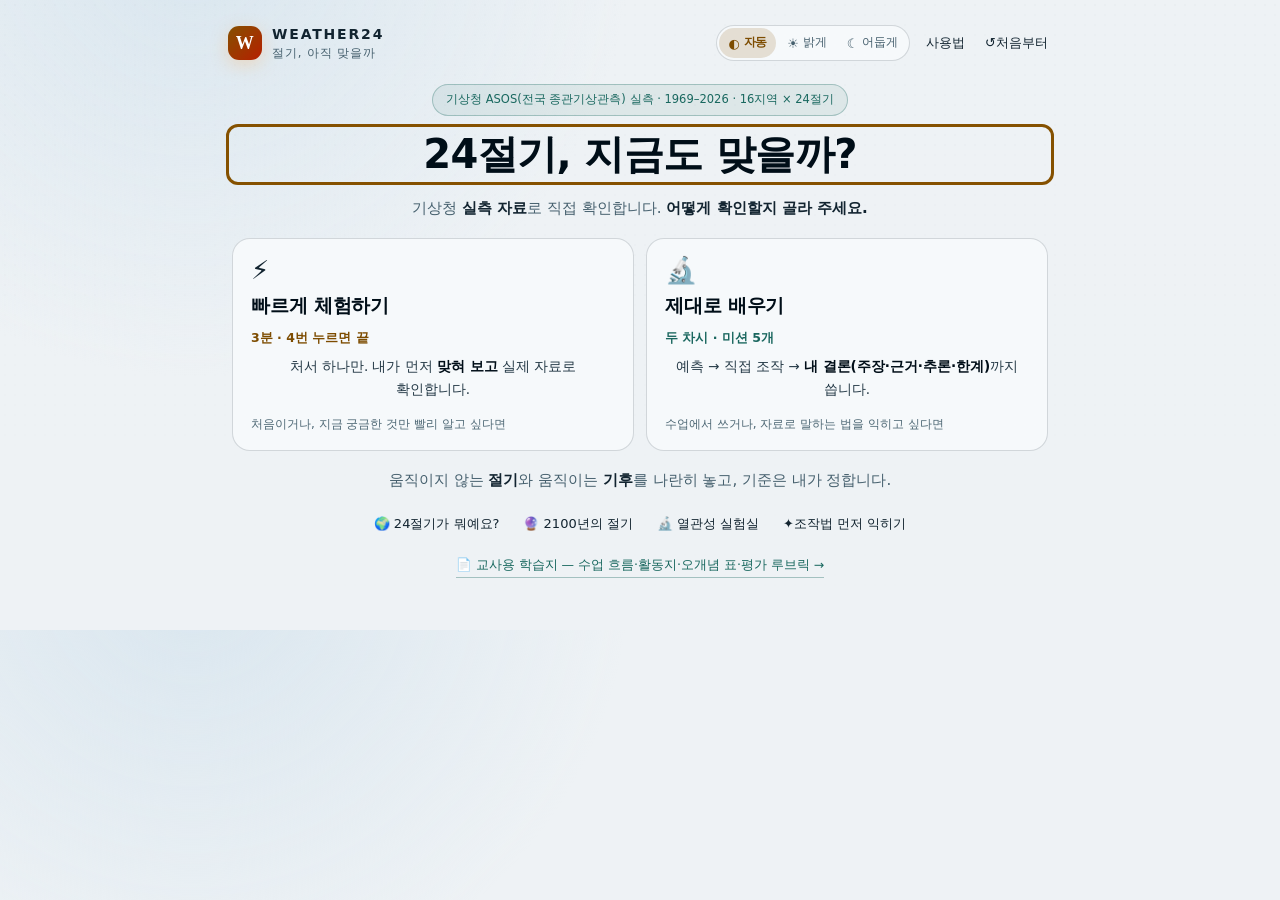
==== prototype/index.html @ 1af1d01e "feat: 멘토링 피드백 6건 반영 — 두 갈래 입구·미래 시나리오, 그리고 틀려 있던 폭염 기준 멘토링에서 받은 지적 6건을 1차 출처로 검증하고 반영한다. 두 건은 "지적이 맞" ====
<!doctype html>
<html lang="ko">
<head>
  <meta charset="utf-8" />
  <meta name="viewport" content="width=device-width, initial-scale=1, viewport-fit=cover" />
  <meta name="theme-color" content="#081c2d" media="(prefers-color-scheme: dark)" />
  <meta name="theme-color" content="#eef2f5" media="(prefers-color-scheme: light)" />
  <title>Weather24 | 절기, 아직 맞을까</title>
  <meta name="description" content="‘덥다’의 기준을 직접 정해, 우리 지역에서 24절기가 지금도 맞는지 기상청 관측 자료로 확인하는 기후 학습 웹앱" />
  <!-- 1024×1024·1.71MB짜리 썸네일을 파비콘으로 쓰면 첫 로드마다 그만큼 받는다.
       탭 아이콘은 32px, iOS 홈화면은 180px, 소셜 카드는 1200×630으로 분리한다. -->
  <link rel="icon" type="image/png" sizes="32x32" href="favicon-32.png?v=1" />
  <link rel="apple-touch-icon" sizes="180x180" href="favicon-180.png?v=1" />
  <meta property="og:type" content="website" />
  <meta property="og:url" content="https://weather-24solar-terms.vercel.app/" />
  <meta property="og:title" content="Weather24 | 절기, 아직 맞을까" />
  <meta property="og:description" content="기준은 내가 정하고, 우리 지역 관측 자료로 24절기가 지금도 맞는지 확인하는 기후 수업" />
  <meta property="og:image" content="https://weather-24solar-terms.vercel.app/og-image.jpg" />
  <meta property="og:image:width" content="1200" />
  <meta property="og:image:height" content="630" />
  <script src="./theme-init.js?v=1"></script>
  <link rel="stylesheet" href="./base.css?v=8" />
  <link rel="stylesheet" href="./verify.css?v=58" />
</head>
<body class="verify-mode">
  <a class="skip-link" href="#stage">본문으로 건너뛰기</a>
  <div class="sky-noise" aria-hidden="true"></div>

  <main class="verify-shell">
    <header class="verify-top">
      <a class="brand" href="#" id="homeLink" aria-label="Weather24 절기, 아직 맞을까 — 소개 화면으로"><span class="brand-mark" aria-hidden="true">W</span><span><strong>WEATHER24</strong><small>절기, 아직 맞을까</small></span></a>
      <div class="verify-actions">
        <div class="theme-seg" role="radiogroup" aria-label="화면 테마">
          <button type="button" class="theme-btn" data-theme-set="auto" role="radio" aria-label="자동 테마" aria-checked="true" title="시스템 설정을 따릅니다"><span aria-hidden="true">◐</span><small aria-hidden="true">자동</small></button>
          <button type="button" class="theme-btn" data-theme-set="light" role="radio" aria-label="밝은 테마" aria-checked="false" title="밝은 화면으로 고정합니다"><span aria-hidden="true">☀</span><small aria-hidden="true">밝게</small></button>
          <button type="button" class="theme-btn" data-theme-set="dark" role="radio" aria-label="어두운 테마" aria-checked="false" title="어두운 화면으로 고정합니다"><span aria-hidden="true">☾</span><small aria-hidden="true">어둡게</small></button>
        </div>
        <button class="text-btn" id="openGuide">사용법</button>
        <button class="text-btn" id="resetBtn" aria-label="처음부터" title="공용 컴퓨터에서 다음 사람을 위해 기록을 지우고 처음부터 시작"><span aria-hidden="true">↺</span> <span class="reset-label" aria-hidden="true">처음부터</span></button>
      </div>
    </header>

    <nav class="verify-progress" id="progress" aria-label="레슨 진행 단계"></nav>
    <section class="verify-stage" id="stage"></section>
  </main>

  <dialog class="modal" id="guideDialog">
    <div class="modal-head"><p class="eyebrow">사용법</p><button class="close-btn" data-close="guideDialog" aria-label="닫기">×</button></div>
    <h2>한 화면에 한 가지씩, 이 순서로 진행합니다.</h2>
    <ol class="guide-steps">
      <li><span>1</span><div><strong>자료를 보기 전에 먼저 예측합니다.</strong><p>정답을 고르는 것이 아니라, 지금 내 생각을 기록해 두고 그것을 확인합니다.</p></div></li>
      <li><span>2</span><div><strong>무엇을 움직일지 확인합니다.</strong><p>지금 무엇을 바꾸고 무엇을 비교할지 한 문장으로 확인합니다.</p></div></li>
      <li><span>3</span><div><strong>‘덥다’ 기준을 내가 정합니다.</strong><p>기준선의 ⇅ 손잡이를 끌거나, 슬라이더와 ＋− 단추, ‘자주 쓰는 기준’으로 정확한 값을 고릅니다. 정하는 즉시 숫자가 바뀝니다.</p></div></li>
      <li><span>4</span><div><strong>증거를 읽고 내 결론을 씁니다.</strong><p>절기가 말하는 시기와 실제 관측을 비교해 주장·근거·추론·한계를 내 말로 적습니다.</p></div></li>
      <li><span>5</span><div><strong>스스로 확인한 뒤 모범 예시와 견줍니다.</strong><p>이해 확인 문항을 먼저 풀고, 그다음 모범 예시와 비교해 내 결론의 범위를 점검합니다.</p></div></li>
    </ol>
    <h3 class="guide-h3">알아두면 좋은 말</h3>
    <ul class="guide-terms">
      <li><b>ASOS</b> 기상청이 전국에 설치한 자동 종관기상관측 장비. 이 앱의 모든 숫자가 여기서 나옵니다.</li>
      <li><b>관측 신호</b> 몇 해의 관측에서 드러난 변화. 방향은 알려 주지만 장기 결론까지 말해 주지는 않습니다.</li>
      <li><b>기후평년</b> 오랜 기간(국제 표준은 보통 30년)의 평균. 이 앱의 5년 비교는 기후평년이 아닙니다.</li>
      <li><b>CERL</b> 주장(Claim)·근거(Evidence)·추론(Reasoning)·한계(Limitation). 과학교육에서 널리 쓰는 <b>CER</b>에 ‘한계’를 더한 이 앱의 확장형입니다 — 자료로 말할 때는 어디까지 말할 수 있는지도 함께 밝혀야 하기 때문입니다.</li>
    </ul>
    <button class="primary-btn" data-close="guideDialog">확인</button>
  </dialog>

  <!-- 조작 가이드 — 기준선을 처음 만나는 자리에서 한 번만 뜬다.
       내용은 미션마다 달라지므로 verify.js의 maybeShowHowto()가 #howtoBody를 채운다. -->
  <dialog class="modal" id="howtoDialog">
    <div class="modal-head"><p class="eyebrow">잠깐 — 이 화면 쓰는 법</p><button class="close-btn" data-close="howtoDialog" aria-label="닫기">×</button></div>
    <h2 class="howto-h2">30초면 됩니다.</h2>
    <div id="howtoBody"></div>
    <button class="primary-btn" data-close="howtoDialog">직접 해 볼게요</button>
  </dialog>

  <!-- 기록 삭제 확인 — OS 기본 confirm() 대신 앱 안에서 묻는다(라이브 데모 완성도) -->
  <dialog class="modal modal-sm" id="resetDialog">
    <div class="modal-head"><p class="eyebrow">처음부터</p><button class="close-btn" data-close="resetDialog" aria-label="닫기">×</button></div>
    <h2 class="reset-h">지금까지 쓴 기록을 지울까요?</h2>
    <p>예측·내 결론·이해 확인 결과가 <b>모두 사라집니다.</b> 공용 컴퓨터에서 다음 사람을 위해 초기화할 때 쓰세요.</p>
    <div class="reset-actions">
      <button class="ghost-btn" data-close="resetDialog">그냥 이어서 하기</button>
      <button class="primary-btn" id="resetConfirm">지우고 처음부터</button>
    </div>
  </dialog>

  <script src="./korea_geo.js?v=1"></script>
  <script src="./solar_terms_data.js?v=12"></script>
  <!-- 미래 기후 시나리오(기상청 「지역 기후변화 전망보고서 개정판」 2024). 없어도 앱은 그대로 돌아간다. -->
  <script src="./future_scenarios.js?v=1"></script>
  <script src="./verify.js?v=77"></script>
</body>
</html>
---- prototype/base.css ----
/* base.css — 검증소와 보관실이 공유하는 최소 토큰·기본 요소.
   폐기된 대시보드/entry-mode 전용 규칙(약 40KB)은 style.css에만 남기고 검증소는 싣지 않는다. */
:root,[data-theme="dark"]{
  --page:#081c2d;--page2:#0e2b40;--panel:#10354c;--panel2:#0b2639;--field:#09263a;
  --ink:#ecf5f7;--ink2:#dfeaee;--ink-max:#ffffff;
  --muted:#a7bdc5;--muted2:#8ba0a8;--muted3:#869ea8;
  --line-rgb:217,238,238;--line:rgba(217,238,238,.17);
  --sun:#ffbe58;--sun-rgb:255,190,88;--on-sun:#ffe1a8;
  --coral:#ff8066;--coral-rgb:255,128,102;--on-coral:#ffd5cf;
  --sky:#77bff7;--sky-rgb:119,191,247;--on-sky:#cce8ff;
  --green:#8de0a5;--green-rgb:141,224,165;--on-green:#c8f2d4;
  --sea:#3bd0c0;--sea-rgb:59,208,192;--on-sea:#dffbf5;
  --red:#f15e58;--red-rgb:241,94,88;--on-red:#ffd5cf;
  --thr:#caa8ff;--thr-rgb:202,168,255;--on-thr:#e6d8ff;
  --ink-on-accent:#20143a;--svg-halo:rgba(8,28,45,.85);--on-brand:#081c2d;--shade-rgb:8,28,45;
  --glow:radial-gradient(circle at 15% -10%,#174a66 0,transparent 32%);
  --noise-ink:255,255,255;--noise-op:.22;
  --paper:#f6f1e6;--dark:#081c2d;--dark2:#0e2b40;
  --shadow:0 18px 50px rgba(0,0,0,.18);--radius:20px;color-scheme:dark;
}
[data-theme="light"]{
  --page:#eef2f5;--page2:#e4ebf0;--panel:#ffffff;--panel2:#f6f9fb;--field:#ffffff;
  --ink:#122430;--ink2:#253a47;--ink-max:#000e18;
  --muted:#46606e;--muted2:#4e6875;--muted3:#546d7a;
  --line-rgb:18,36,48;--line:rgba(18,36,48,.16);
  /* 강조색은 '가장 어두운 현실적 배경'(강조색 16% 틴트 over page = #ead1ce)
     기준으로 4.55:1을 맞췄다. 순수 카드 기준으로만 맞췄더니 틴트 위에서
     3.74~4.28로 깨졌기 때문이다(브라우저 실측). 차트 선은 3:1만 필요하므로 여유가 남는다. */
  --sun:#855100;--sun-rgb:133,81,0;--on-sun:#7d4c00;
  --coral:#b61f00;--coral-rgb:182,31,0;--on-coral:#ad1d00;
  --sky:#0a5fa2;--sky-rgb:10,95,162;--on-sky:#0a5d9f;
  --green:#1d6a33;--green-rgb:29,106,51;--on-green:#1d6832;
  --sea:#19685f;--sea-rgb:25,104,95;--on-sea:#19665e;
  --red:#b91610;--red-rgb:185,22,16;--on-red:#ae150f;
  --thr:#6e11ff;--thr-rgb:110,17,255;--on-thr:#6200fb;
  --ink-on-accent:#ffffff;--svg-halo:rgba(255,255,255,.92);--on-brand:#ffffff;--shade-rgb:255,255,255;
  --glow:radial-gradient(circle at 15% -10%,#d9e6ef 0,transparent 34%);
  --noise-ink:16,53,76;--noise-op:.14;
  --paper:#f6f1e6;--dark:#eef2f5;--dark2:#e4ebf0;
  --shadow:0 10px 34px rgba(16,53,76,.10);--radius:20px;color-scheme:light;
}
/* 세로 리듬 8pt 스케일. 예전에는 한 화면에 여백값이 20종(1·2·3·4·6·7·8·9·10·10.4·12·12.8·13·14·16·18.4·20px…)
   흩어져 있어 정보 계층 넷(섹션→카드→블록→라벨)이 전부 같은 거리로 보였다. */
:root{--sp-0:2px;--sp-1:4px;--sp-2:8px;--sp-3:12px;--sp-4:16px;--sp-5:24px;--sp-6:32px;--sp-7:48px}
*{box-sizing:border-box}
html{scroll-behavior:smooth}
body{margin:0;background:var(--glow),var(--page);color:var(--ink);font-family:Pretendard,"Apple SD Gothic Neo","Malgun Gothic",system-ui,sans-serif;line-height:1.72;word-break:keep-all;overflow-wrap:break-word;-webkit-text-size-adjust:100%}
/* 한국어 서술문은 '~입니다/~합니다'로 끝나므로, 한 줄을 몇 글자 넘기면 어미 한 덩어리만
   다음 줄로 떨어진다(고아줄). keep-all은 어절 중간 절단만 막을 뿐 이걸 막지 못한다.
   text-wrap:pretty가 마지막 줄에 최소 두 어절을 남기도록 재배분한다. 미지원 브라우저는 현행과 동일. */
p,li,dd,dt,small,figcaption,label,summary,blockquote,td,th{text-wrap:pretty}
h1,h2,h3,h4{text-wrap:balance}
.sky-noise{position:fixed;inset:0;pointer-events:none;opacity:var(--noise-op);background-image:radial-gradient(rgba(var(--noise-ink),.15) .7px,transparent .8px);background-size:10px 10px;mask-image:linear-gradient(to bottom,#000,transparent 80%)}
button,select,textarea{font:inherit}
button{cursor:pointer}
button:focus-visible,select:focus-visible,textarea:focus-visible,a:focus-visible,input:focus-visible,summary:focus-visible,[tabindex]:focus-visible{outline:3px solid var(--sun);outline-offset:3px;border-radius:6px}
.brand{color:inherit;text-decoration:none;display:flex;align-items:center;gap:10px;letter-spacing:.03em}
.brand-mark{display:grid;place-items:center;width:34px;height:34px;border-radius:11px;background:linear-gradient(135deg,var(--sun),var(--coral));color:var(--on-brand);font:900 18px/1 Georgia,serif;box-shadow:0 5px 18px rgba(255,166,68,.28)}
/* 예전 margin-top:-2px 는 워드마크와 부제의 박스를 실제로 2px 겹치게 했다(실측). */
.brand strong{display:block;font-size:14px;line-height:1.2;letter-spacing:.13em}
.brand small{display:block;margin-top:2px;color:var(--muted);font-size:10px;line-height:1.3;letter-spacing:.08em}
.text-btn,.ghost-btn{border:0;background:transparent;color:var(--ink);font-size:13px}
.text-btn:hover,.ghost-btn:hover{text-decoration:underline;text-underline-offset:4px}
/* 터치 타깃 — 실측에서 ghost-btn 20px, theme-btn 30px, resetBtn 32px로 44px 권장에 미달했다.
   글자 크기는 그대로 두고 세로 히트 영역만 키운다. 마우스 환경에서는 과하지 않게 36px,
   터치 환경(pointer:coarse)에서만 44px로 올린다. */
.text-btn,.ghost-btn,.theme-btn,.seg-btn{display:inline-flex;align-items:center;justify-content:center;min-height:36px}
@media (pointer:coarse){
  .text-btn,.ghost-btn,.theme-btn,.seg-btn{min-height:44px}
  .brand{min-height:44px}
}
/* 본문으로 건너뛰기 — 헤더 버튼 5개를 매 화면 탭으로 지나야 본문에 닿던 문제 */
.skip-link{position:absolute;left:-9999px;top:0;z-index:99;padding:10px 14px;border-radius:0 0 10px 0;
  background:var(--sun);color:var(--ink-on-accent);font-size:13px;font-weight:800;text-decoration:none}
.skip-link:focus{left:0}
.eyebrow{margin:0 0 7px;color:var(--sea);font:700 11.5px/1.3 ui-monospace,SFMono-Regular,Menlo,monospace;letter-spacing:.13em}
.choice-row{display:flex;flex-wrap:wrap;gap:8px;margin-top:13px}
.choice{border:1px solid var(--line);border-radius:999px;padding:8px 12px;background:rgba(255,255,255,.025);color:var(--ink);font-size:12px;transition:.15s}
.choice:hover{border-color:var(--sea)}
.choice.is-selected{border-color:var(--sun);background:rgba(var(--sun-rgb),.15);color:var(--on-sun)}
.field select,.field input{min-width:0;width:100%;padding:9px 10px;border:1px solid var(--line);border-radius:10px;background:var(--field);color:var(--ink);font-size:13px}
.verdict-option.is-selected{border-color:var(--sea);background:rgba(59,208,192,.11)}
.draft-label{display:grid;gap:5px;color:var(--muted);font-size:11px;font-weight:700}
.draft-label textarea{resize:vertical;min-height:114px;border:1px solid var(--line);border-radius:12px;background:var(--field);color:var(--ink);padding:10px;font-size:13px;line-height:1.55}
.ai-row{display:flex;align-items:center;gap:12px;margin-top:13px}
.ai-btn{background:linear-gradient(135deg,var(--sea),var(--sky));box-shadow:0 8px 20px rgba(var(--sea-rgb),.22)}
.ai-btn span{font-size:17px}
.ai-row p{margin:0;color:var(--muted);font-size:11px}
.coach-result{margin-top:12px;border-left:3px solid var(--sea);padding:11px 12px;background:rgba(59,208,192,.08);font-size:13px}
.coach-result strong{color:var(--sea)}
.modal{width:min(560px,calc(100% - 32px));padding:22px;border:1px solid var(--line);border-radius:22px;background:var(--panel);color:var(--ink);box-shadow:var(--shadow)}
.modal::backdrop{background:rgba(var(--shade-rgb),.62);backdrop-filter:blur(4px)}
.modal-head{display:flex;justify-content:space-between;align-items:flex-start}
.close-btn{border:0;background:transparent;color:var(--muted);font-size:28px;line-height:1}
.modal h2{margin-top:12px;font-size:34px}
.guide-steps{list-style:none;margin:22px 0;padding:0;display:grid;gap:13px}
.guide-steps li{display:flex;gap:12px}
.guide-steps span{display:grid;place-items:center;width:27px;height:27px;border-radius:50%;background:var(--sea);color:var(--ink-on-accent);font-size:11.5px;font-weight:800}
.guide-steps strong{font-size:13px}
.guide-steps p{margin:2px 0 0;color:var(--muted);font-size:12px}
.seal{display:grid;place-items:center;width:55px;height:55px;border:2px solid var(--sea);border-radius:50%;color:var(--sea);font-size:28px;margin-top:17px}
.modal>p{color:var(--muted);font-size:14px}
@media(prefers-reduced-motion:reduce){*,*::before,*::after{scroll-behavior:auto!important;transition:none!important;animation:none!important}}
/* Progressive first-run experience */
[hidden]{display:none!important}
.sr-only{position:absolute;width:1px;height:1px;padding:0;margin:-1px;overflow:hidden;clip:rect(0,0,0,0);white-space:nowrap;border:0}
.coach-input textarea{display:block;width:100%;min-height:43px;resize:vertical;border:1px solid rgba(var(--line-rgb),.24);border-radius:10px;background:var(--field);color:var(--ink);padding:9px 10px;font-size:12px;line-height:1.45}
/* Mission-first learning flow: one question, one action, one visible next step. */
body.mission-mode{min-height:100vh;background:radial-gradient(circle at 82% 14%,rgba(255,190,88,.15),transparent 23%),radial-gradient(circle at 15% 86%,rgba(59,208,192,.12),transparent 30%),#071b2a}
.threshold-lab .eyebrow{margin-bottom:4px}
.ai-brief button{border:1px solid rgba(119,191,247,.3);border-radius:9px;background:rgba(119,191,247,.09);color:#dbeef6;padding:7px 8px;font-size:10px;font-weight:700}
.ai-brief button:disabled{opacity:.6}
.mission-ai-result button{margin-top:9px;border:1px solid rgba(255,190,88,.45);border-radius:8px;background:rgba(255,190,88,.11);color:#fff0d1;padding:6px 8px;font-size:10px;font-weight:800}
/* Pedagogical visibility: every action announces the learning target it serves. */
.learning-lens{width:min(100%,720px);display:grid;grid-template-columns:1fr auto;gap:10px 18px;align-items:start;margin:0 0 10px;padding:12px 15px;border:1px solid rgba(59,208,192,.28);border-radius:16px;background:rgba(5,33,49,.7);color:var(--ink)}
/* Learning-app redesign: visual-first micro-lessons, not a text-heavy dashboard. */
body.mission-mode .sky-noise{display:none}
body.mission-mode{background:radial-gradient(circle at 12% 2%,#e2f8ff 0,transparent 27%),radial-gradient(circle at 92% 18%,#fff0c9 0,transparent 22%),#edf5fb;color:#17324d}
body.mission-mode .mission-game{max-width:760px;min-height:100vh;padding:18px 20px 14px}
body.mission-mode .mission-topbar{padding:2px 0 16px;border-bottom:1px solid #dbe8f0}
body.mission-mode .brand{color:#183653}
body.mission-mode .brand-mark{background:linear-gradient(135deg,#ffb65c,#ff8a59);box-shadow:0 7px 17px rgba(255,144,87,.25)}
body.mission-mode .brand small{color:#7090a8}
.learn-choice .choice-icon{display:grid;place-items:center;width:40px;height:40px;border-radius:14px;background:#edf5ff;font-size:20px}
.coach-card button{border:0;border-radius:9px;padding:8px;background:#ebe7ff;color:#5646b7;font-size:11px;font-weight:900}
.modal-head .eyebrow{color:var(--sky)}
.mission-modal .close-btn{color:var(--muted)}

/* 버튼 (style.css에서 finish-btn과 묶여 있어 별도로 가져옴) */
.primary-btn,.ai-btn{border:0;border-radius:11px;background:linear-gradient(135deg,var(--sun),var(--coral));color:var(--ink-on-accent);padding:10px 13px;font-size:13px;font-weight:800;box-shadow:0 8px 18px rgba(255,171,77,.18);transition:.15s transform}
.primary-btn:hover,.ai-btn:hover{transform:translateY(-2px)}
.ai-btn{background:linear-gradient(135deg,var(--sea),var(--sky));box-shadow:0 8px 20px rgba(var(--sea-rgb),.22)}
.ai-btn span{font-size:17px}
---- prototype/verify.css ----
/* 절기의 약속 검증소 — 히어로 화면 스타일 (다크 테마 토큰 재사용) */
.verify-mode { background: var(--glow), var(--page); overflow-x: hidden; }
.verify-shell { max-width: 860px; margin: 0 auto; padding: 16px 18px 44px; position: relative; }

.verify-top { display: flex; align-items: center; justify-content: space-between; gap: 14px; min-height: 54px; }
.verify-actions { display: flex; align-items: center; gap: 12px; }
.ghost-link { text-decoration: none; color: var(--muted); border: 1px solid var(--line); border-radius: 999px; padding: 6px 12px; font-size: 12.5px; white-space: nowrap; }
.ghost-link:hover { color: var(--ink); border-color: rgba(var(--line-rgb),.34); }

.hero { margin-top: 8px; }
.promise { font-size: clamp(18px, 2.3vw, 23px); line-height: 1.5; letter-spacing: -.01em; margin: 10px 2px 18px; color: var(--ink); }
.promise b { color: var(--ink-max); font-weight: 800; }
.promise em { color: var(--sun); font-style: normal; font-weight: 700; }
.promise .pdate { color: var(--muted); font-size: .74em; font-weight: 600; margin-left: 2px; }

.picker { display: grid; gap: 12px; margin-bottom: 14px; }
.picker-block { min-width: 0; }
.picker-label { display: block; font-size: 12px; color: var(--muted); letter-spacing: .04em; margin-bottom: 7px; }
.picker-label small { color: var(--muted3); font-size: 11px; letter-spacing: 0; }
.chips, .terms { display: flex; gap: 8px; min-width: 0; max-width: 100%; overflow-x: auto; padding-bottom: 6px; scrollbar-width: thin; -webkit-overflow-scrolling: touch; scroll-snap-type: x proximity; }
.chips::-webkit-scrollbar, .terms::-webkit-scrollbar { height: 6px; }
.chips::-webkit-scrollbar-thumb, .terms::-webkit-scrollbar-thumb { background: rgba(var(--line-rgb),.18); border-radius: 6px; }

.chip { flex: 0 0 auto; scroll-snap-align: start; display: flex; flex-direction: column; align-items: center; gap: 1px; min-width: 60px; padding: 8px 12px; border: 1px solid var(--line); border-radius: 13px; background: var(--panel2); color: var(--ink); transition: transform .12s ease, border-color .12s ease, background .12s ease; }
.chip b { font-size: 14.5px; font-weight: 700; }
.chip small { font-size: 10px; color: var(--muted3); }
.chip:hover { border-color: rgba(var(--sun-rgb),.4); }
.chip.is-on { background: linear-gradient(150deg, rgba(var(--sun-rgb),.22), rgba(var(--coral-rgb),.14)); border-color: var(--sun); color: var(--ink-max); }
.chip.is-on small { color: var(--on-sun); }

.term-pill { flex: 0 0 auto; scroll-snap-align: center; display: flex; flex-direction: column; align-items: center; min-width: 58px; padding: 7px 11px; border: 1px solid var(--line); border-radius: 12px; background: var(--panel2); color: var(--muted); }
.term-pill b { font-size: 14px; font-weight: 700; color: var(--ink); }
.term-pill small { font-size: 10px; color: var(--muted3); }
.term-pill.is-on { background: rgba(var(--sea-rgb),.16); border-color: var(--sea); }
.term-pill.is-on b { color: var(--on-sea); }

.chart-card { background: linear-gradient(180deg, var(--panel), var(--panel2)); border: 1px solid var(--line); border-radius: var(--radius); padding: var(--sp-3) var(--sp-3) var(--sp-4); box-shadow: var(--shadow); }
.chart-legend { display: flex; flex-wrap: wrap; gap: 6px 14px; padding: var(--sp-2) 4px var(--sp-1); margin-top: var(--sp-3); border-top: 1px solid var(--line); font-size: 11.5px; color: var(--muted); }
.chart-legend .lg { display: inline-block; width: 15px; height: 3px; border-radius: 2px; vertical-align: middle; margin-right: 5px; }
.lg-past { background: repeating-linear-gradient(90deg, var(--muted) 0 5px, transparent 5px 9px); height: 2px; }
.lg-now { background: var(--coral); }
.lg-term { background: repeating-linear-gradient(90deg, var(--sun) 0 4px, transparent 4px 7px); }
.lg-thr { background: var(--thr); }
/* R4-P2: touch-action:none이 차트 전체에서 브라우저 제스처를 껐는데, JS는 기준선 ±22px
   밴드에서만 반응한다 — 그 밖에서 세로로 스와이프하면 브라우저도 JS도 아무 반응이 없어
   화면이 멈춘 것처럼 보였다(375px에서 차트가 화면의 31.6%를 차지한다).
   pan-y로 세로 스크롤은 브라우저에 돌려주고, 드래그를 실제로 잡은 순간에만 JS가 막는다.
   계절 지연 미션은 가로 드래그가 조작이므로 pan-y가 그대로 맞는다. */
#heroSvg { width: 100%; height: auto; display: block; touch-action: pan-y; cursor: ns-resize; }
/* R6: 1366×768(주최측 PC·프로젝터 표준)에서 조작·자유탐구 화면의 주 CTA가 폴드
   600~650px 아래에 있었다. 차트를 줄여도 페이지 자체가 길어서(칩·절기·지표 + 차트 +
   슬라이더 + 프리셋 + 범례 + 출처) 해결되지 않는다. 세로가 짧은 화면에서는
   '다음' 단추를 하단에 고정해 언제든 누를 수 있게 한다 — 스크롤은 그대로 두고
   다음 행동만 항상 보이게 하는 쪽이 맞다. 모바일(≤680px)은 이미 같은 규칙이 있다. */
@media (min-width: 681px) and (max-height: 860px) {
  /* sticky는 '자기 컨테이닝 블록 안에서만' 떠 있을 수 있다. 미션 조작 화면의 버튼은
     .explore-actions 안에 있고 그 래퍼 자체가 폴드 밖이라, 버튼만 sticky로 만들면
     올라오지 않는다. 래퍼(안내문 + 버튼)를 통째로 고정한다 — 다음에 무엇을 해야 하는지와
     그 버튼이 같이 보이는 편이 학습에도 낫다. */
  .explore-card > .explore-actions,
  .explore-card > .step-actions:not(.step-actions-sub),
  .explore-card .learning-panel > .step-actions:not(.step-actions-sub),
  .lab-card .learning-panel > .step-actions:not(.step-actions-sub) {
    /* 좌우 음수 마진은 컨테이너보다 넓어져 .verify-stage 에 4px 가로 넘침을 만든다
       (배포본 실측 824 → 828). 카드 폭에 맞춘다. */
    position: sticky; bottom: .5rem; z-index: 12; margin: var(--sp-4) 0 0;
    padding: .55rem .7rem; border-radius: 14px;
    background: rgba(var(--shade-rgb),.94); box-shadow: 0 8px 30px rgba(0,0,0,.18);
    backdrop-filter: blur(12px);
  }
  .explore-card > .explore-actions > small { margin: 0 0 .35rem; }
  .explore-card, .lab-card { padding-bottom: 5rem; }
}
#heroSvg.is-dragging { touch-action: none; }
/* 미션5는 가로(날짜) 조작이다 — 커서가 세로를 가리키면 학습자가 그 방향으로 끈다. */
.lag-mode #heroSvg { cursor: ew-resize; }

/* 실측: 차트 SVG ↔ range-row ↔ presets 사이가 전부 0px이라 그래프가 조작부에 얹혀 보였다. */
.range-row { display: flex; align-items: center; gap: 8px; padding: 0 6px; margin-top: var(--sp-4); flex-wrap: wrap; }
.range-row > span { font-size: 12.5px; color: var(--muted); }
.range-row input[type=range] { flex: 1; min-width: 110px; accent-color: var(--thr); height: 30px; }
.range-row input[type=range]:focus-visible { outline: 3px solid var(--sun); outline-offset: 3px; border-radius: 6px; }
.range-row output { font-size: 16px; font-weight: 800; color: var(--on-thr); min-width: 60px; text-align: right; }
/* ± 스테퍼 — 드래그 정밀도에 의존하지 않고 정확한 값을 고를 수 있게 (UX-1) */
.step-btn { flex: 0 0 auto; width: 38px; height: 38px; border-radius: 11px; border: 1px solid var(--line); background: var(--panel2); color: var(--on-thr); font-size: 19px; font-weight: 800; line-height: 1; }
.step-btn:hover { border-color: var(--thr); }

/* 조작 결과를 차트와 같은 화면에 둔다 (UX-2 / F-8) */
.live-nums { margin: 0 2px 8px; padding: 9px 11px; border-radius: 12px; background: rgba(var(--sky-rgb),.09); border: 1px solid rgba(var(--sky-rgb),.22); font-size: 13.5px; line-height: 1.6; color: var(--ink); }
.live-nums b { font-weight: 700; color: var(--muted); font-size: 12.5px; }
.live-nums i { font-style: normal; color: var(--muted); margin: 0 3px; }
.live-nums .v-past { color: var(--muted); font-weight: 700; }
.live-nums .v-now { color: var(--coral); font-weight: 800; }
.live-nums .v-none { color: var(--muted2); font-weight: 700; }
.live-nums .hot { color: var(--sun); font-weight: 800; }
.live-nums .ln-sep { color: rgba(var(--line-rgb),.3); margin: 0 4px; }

/* 자주 쓰는 기준 프리셋 — 의미 있는 이름으로 기준을 고르게 한다 */
.preset-block { margin-top: var(--sp-3); padding: 0 6px; }
.picker-label-inline { display: block; margin-bottom: var(--sp-1); }
.presets { display: flex; flex-wrap: wrap; gap: var(--sp-2); }
/* 프리셋 버튼 안 '22°C' / '선선한 여름날' 두 줄이 1px 간격으로 붙어 있었다. */
.presets b { display: block; margin-bottom: var(--sp-1); }
.preset { display: flex; flex-direction: column; gap: 1px; align-items: flex-start; padding: 6px 11px; min-height: 40px; border: 1px solid var(--line); border-radius: 11px; background: var(--panel2); color: var(--ink); text-align: left; }
.preset b { font-size: 13px; font-weight: 700; }
.preset small { font-size: 10.5px; color: var(--muted2); }
.preset:hover { border-color: var(--thr); }
.preset.is-on { background: rgba(var(--thr-rgb),.18); border-color: var(--thr); }
.preset.is-on small { color: var(--on-thr); }
.preset.is-off { opacity: .55; cursor: not-allowed; border-style: dashed; }

.readouts { display: grid; grid-template-columns: 1fr 1fr; gap: 12px; margin-top: 14px; }
.readout { border: 1px solid var(--line); border-radius: 14px; background: var(--panel2); padding: 12px 14px; }
.ro-k { font-size: 11.5px; color: var(--muted); letter-spacing: .02em; }
.ro-v { font-size: 17px; font-weight: 700; margin-top: 4px; color: var(--ink); }
.ro-v i { color: var(--muted); font-style: normal; margin: 0 4px; }
.ro-s { font-size: 12px; color: var(--sun); margin-top: 3px; }
.v-past { color: var(--muted); }
.v-now { color: var(--coral); }

.heat-note { margin: 12px 0 0; font-size: 13px; line-height: 1.6; color: var(--on-sun); background: rgba(var(--sun-rgb),.1); border: 1px solid rgba(var(--sun-rgb),.32); border-radius: 12px; padding: 10px 14px; animation: cardIn .22s ease; }
.heat-note span { color: var(--sun); margin-right: 4px; }
.heat-note b { color: var(--ink-max); font-weight: 700; }
/* 자료의 한계는 결론보다 작지 않게 — 차트 위로 승격 (F-9) */
.integrity { margin: var(--sp-4) 2px var(--sp-3); font-size: 13px; line-height: 1.65; color: var(--muted); background: rgba(var(--sea-rgb),.06); border-left: 3px solid rgba(var(--sea-rgb),.45); padding: var(--sp-3); border-radius: 0 10px 10px 0; }
.integrity span { color: var(--sea); margin-right: 4px; }
.integrity b { color: var(--ink2); font-weight: 700; }

.cerl { margin: 10px 2px 0; font-size: 16px; line-height: 1.7; color: var(--ink); border-left: 3px solid var(--sun); padding: 4px 0 4px 14px; border-radius: 0; }
.cerl b { font-weight: 800; }
.cerl b.hot { color: var(--coral); }
.cerl .cerl-tag { display: block; margin-top: 5px; font-size: 12.5px; color: var(--muted3); }
/* CERL 4요소 배지 (F-7) */
.cerl .t { display: inline-block; margin-right: 7px; padding: 2px 9px; border-radius: 999px; font-size: 11.5px; font-weight: 800; vertical-align: 2px; }
.cerl .t-c { background: rgba(var(--sun-rgb),.18); color: var(--on-sun); }
.cerl .t-e { background: rgba(var(--sky-rgb),.16); color: var(--on-sky); }
.cerl .t-r { background: rgba(var(--sea-rgb),.14); color: var(--on-sea); }
.cerl .t-l { background: rgba(var(--red-rgb),.16); color: var(--on-coral); }
.cerl.cerl-l { border-left-color: rgba(var(--red-rgb),.7); }

/* 방법론 서랍 (F-9) */
.method { margin: 14px 0 0; border: 1px solid var(--line); border-radius: 14px; background: var(--panel2); }
.method > summary { cursor: pointer; padding: 12px 14px; font-size: 13.5px; font-weight: 700; color: var(--on-sky); list-style: none; }
.method > summary::-webkit-details-marker { display: none; }
.method > summary::before { content: '▸ '; color: var(--sea); }
.method[open] > summary::before { content: '▾ '; }
.method > summary small { color: var(--muted2); font-weight: 400; }
.method > summary:focus-visible { outline: 3px solid var(--sun); outline-offset: 2px; border-radius: 12px; }
.method-body { padding: 0 14px 14px; font-size: 13px; line-height: 1.7; color: var(--muted); border-top: 1px solid var(--line); }
.method-body p { margin: 10px 0 0; }
.method-body b { color: var(--ink2); }
.method-body ol { margin: 6px 0 0; padding-left: 20px; }
.method-body li { margin: 5px 0; }
.method-stations { font-size: 12px; color: var(--muted2); }
.method-warn { color: var(--on-coral); }
.table-wrap { overflow-x: auto; margin-top: 8px; }
.method-table { width: 100%; border-collapse: collapse; font-size: 12px; min-width: 420px; }
.method-table caption { text-align: left; color: var(--muted2); font-size: 11.5px; padding-bottom: 5px; }
.method-table th, .method-table td { border: 1px solid var(--line); padding: 5px 8px; text-align: right; }
.method-table thead th { background: rgba(var(--noise-ink),.04); text-align: center; color: var(--on-sky); font-weight: 700; }
.method-table tbody th { text-align: left; color: var(--ink); font-weight: 700; }
.table-note { font-size: 11.5px; color: var(--muted2); margin-top: 6px !important; }

/* 완료 화면 · 내 기록 (RC-O) */
.record { margin: 18px 0; padding: 14px 16px; border: 1px solid var(--line); border-radius: 16px; background: var(--panel2); text-align: left; }
.rec-list { margin: 4px 0 12px; padding-left: 20px; font-size: 13.5px; line-height: 1.7; color: var(--ink); }
.rec-list li { margin: 4px 0; }
.rec-actions { display: flex; gap: 10px; flex-wrap: wrap; }
.small-btn { font-size: 12.5px; border: 1px solid var(--line); border-radius: 10px; padding: 7px 11px; }
.inline-btn { display: inline-block; margin-left: 6px; font-size: 12.5px; border: 1px solid rgba(var(--sun-rgb),.5); border-radius: 9px; padding: 4px 9px; background: rgba(var(--sun-rgb),.12); color: var(--on-sun); }
.card-hint { font-size: 12px; color: var(--muted2); margin: 6px 0 0; }
.hero-brief { margin: 8px 2px 6px; font-size: 14.5px; line-height: 1.7; color: var(--muted); }

.load-fail { padding: 3rem 1rem; color: var(--muted); font-size: 15px; }

/* ---- 진행 표시 ---- */
.verify-progress { display: flex; align-items: flex-start; justify-content: center; gap: 4px; margin: 6px 0 16px; flex-wrap: wrap; }
.pstep { display: flex; flex-direction: column; align-items: center; gap: 4px; max-width: 92px; text-align: center; }
.pstep i { display: grid; place-items: center; width: 26px; height: 26px; border-radius: 50%; border: 1px solid var(--line); background: var(--panel2); color: var(--muted); font-size: 12px; font-style: normal; font-weight: 700; }
/* 6개 라벨 중 4개가 두 줄이 되는데 줄간격이 1.2라 붙어 보였다. */
.pstep small { font-size: 10.5px; color: var(--muted3); line-height: 1.35; }
.pstep.on i { border-color: var(--sun); color: var(--ink-on-accent); background: var(--sun); }
.pstep.on small { color: var(--ink); }
.pstep.done i { border-color: var(--sea); color: var(--ink-on-accent); background: var(--sea); }
.pline { flex: 0 1 26px; height: 1px; background: var(--line); margin-top: 13px; }

/* ---- 카드/타이포 ---- */
.card { animation: cardIn .22s ease; }
@keyframes cardIn { from { opacity: 0; transform: translateY(6px); } to { opacity: 1; transform: none; } }
.stage-h { font-size: clamp(20px, 2.6vw, 26px); line-height: 1.35; letter-spacing: -.01em; margin: 6px 0 8px; color: var(--ink-max); }
.sub { font-size: 14px; color: var(--muted); margin: 0 0 16px; line-height: 1.6; }
.brief { font-size: 15px; color: var(--ink); line-height: 1.6; margin: 4px 0 16px; }
.task { font-size: 14.5px; color: var(--sky); line-height: 1.55; margin: 2px 0 14px; padding: 10px 14px; background: rgba(var(--sky-rgb),.08); border: 1px solid rgba(var(--sky-rgb),.22); border-radius: 12px; }
.mhead { display: flex; align-items: center; justify-content: space-between; gap: 10px; flex-wrap: wrap; margin-bottom: 6px; }
.mno { font-size: 11.5px; letter-spacing: .1em; color: var(--muted); font-weight: 700; }
.goal-chip { font-size: 11.5px; color: var(--on-sun); border: 1px solid rgba(var(--sun-rgb),.35); background: rgba(var(--sun-rgb),.1); border-radius: 999px; padding: 4px 11px; }

/* ---- 선택지 ---- */
.choice-col { display: grid; gap: 10px; }
.choice-row { display: flex; flex-wrap: wrap; gap: 10px; }
.choice-lg { display: block; width: 100%; text-align: left; padding: 14px 16px; border: 1px solid var(--line); border-radius: 14px; background: var(--panel2); color: var(--ink); transition: border-color .12s ease, background .12s ease, transform .1s ease; }
.choice-lg:hover { border-color: rgba(var(--sun-rgb),.45); transform: translateY(-1px); }
.choice-lg b { display: block; font-size: 15.5px; font-weight: 700; }
.choice-lg small { display: block; margin-top: 3px; font-size: 12.5px; color: var(--muted3); }
.choice { padding: 11px 16px; border: 1px solid var(--line); border-radius: 12px; background: var(--panel2); color: var(--ink); font-size: 14.5px; }
.choice:hover:not(:disabled) { border-color: rgba(var(--sun-rgb),.45); }
.choice b { font-weight: 700; }
.choice.is-right, .choice-lg.is-right { border-color: var(--green); background: rgba(var(--green-rgb),.14); }
.choice.is-wrong, .choice-lg.is-wrong { border-color: var(--red); background: rgba(var(--red-rgb),.13); }
.choice:disabled, .choice-lg:disabled { opacity: .85; cursor: default; }

.predict-box { margin-top: 6px; padding: 14px; border: 1px dashed rgba(var(--sun-rgb),.4); border-radius: 16px; background: rgba(var(--sun-rgb),.05); }
.predict-q { font-size: 15px; color: var(--ink); margin: 0 0 12px; line-height: 1.55; }
.predict-q b { color: var(--sun); }

.explore-actions { display: flex; align-items: center; gap: 14px; flex-wrap: wrap; margin-top: 16px; }
.explore-actions small { font-size: 12px; color: var(--muted); }
/* 예전 filter: grayscale+opacity 는 다크에서 대비 1.01:1(글자가 사실상 안 보임),
   라이트에서 1.13:1이었다. is-muted 는 disabled 속성이 아니라 '누르면 안내를 띄우는' 버튼이라
   WCAG 비활성 예외에 해당하지 않는다. 색이 아니라 점선 테두리로 '아직 잠김'을 표시한다. */
.primary-btn.is-muted { background: transparent; color: var(--muted); border: 1px dashed rgba(var(--line-rgb),.45); box-shadow: none; filter: none; }
.primary-btn.is-muted:hover { transform: none; border-color: rgba(var(--sun-rgb),.7); color: var(--ink2); }
.is-flash { animation: flashRing .5s ease 2; border-radius: 12px; }
@keyframes flashRing { 0%, 100% { box-shadow: none; } 50% { box-shadow: 0 0 0 3px var(--sun); } }

/* ---- 히어로 랜딩 헤드라인 + 예측 오버레이 ---- */
.hero-headline { font-size: clamp(21px, 2.7vw, 27px); line-height: 1.3; letter-spacing: -.01em; color: var(--ink-max); margin: 2px 0 6px; }
.hero-sub { font-size: 13.5px; color: var(--muted); line-height: 1.55; margin: 6px 0 14px; }
.predict-overlay { margin-top: 16px; animation: poIn .28s ease; }
@keyframes poIn { from { opacity: 0; transform: translateY(10px); } to { opacity: 1; transform: none; } }
.po-inner { border: 1px solid rgba(var(--sun-rgb),.5); border-radius: 16px; background: linear-gradient(180deg, rgba(var(--sun-rgb),.12), rgba(var(--coral-rgb),.06)); padding: 16px; box-shadow: var(--shadow); }
.po-eyebrow { font-size: 11.5px; letter-spacing: .08em; color: var(--sun); margin: 0 0 8px; font-weight: 700; }
.po-q { font-size: 15.5px; color: var(--ink); line-height: 1.55; margin: 0 0 12px; }
.po-choices { display: grid; gap: 9px; }
.po-choice { display: block; width: 100%; text-align: left; padding: 12px 14px; border: 1px solid var(--line); border-radius: 12px; background: var(--panel2); color: var(--ink); transition: border-color .12s ease, transform .1s ease; }
.po-choice:hover { border-color: var(--sun); transform: translateY(-1px); }
.po-choice b { display: block; font-size: 14.5px; font-weight: 700; }
.po-choice small { display: block; margin-top: 2px; font-size: 12px; color: var(--muted3); }
.po-note { font-size: 12px; color: var(--muted); margin: 12px 0 0; }
.predict-card { max-width: 760px; margin-inline: auto; padding: clamp(22px, 5vw, 48px); }
.predict-card .stage-h { margin: 8px 0 10px; }
.predict-contract { margin: 0 0 22px; padding: 12px 14px; border: 1px solid rgba(var(--sun-rgb),.36);
  border-radius: 12px; background: rgba(var(--sun-rgb),.08); color: var(--ink2); font-size: 14px; line-height: 1.75; }
.predict-card .po-q { margin: 0 0 14px; font-size: clamp(16px, 2.4vw, 20px); font-weight: 700; line-height: 1.65; }
.predict-card .po-choice { min-height: 52px; }

/* ---- 소개 화면 ---- */
.intro-card { text-align: center; padding: 8px 4px; }
.intro-badge { display: inline-block; font-size: 11.5px; color: var(--sea); border: 1px solid rgba(var(--sea-rgb),.3); background: rgba(var(--sea-rgb),.08); border-radius: 999px; padding: 5px 13px; margin: 6px 0 14px; }
.intro-h { font-size: clamp(26px, 4.4vw, 40px); line-height: 1.22; letter-spacing: -.015em; color: var(--ink-max); margin: 0 0 14px; }
.intro-preview { max-width: 540px; margin: 2px auto 16px; }
.intro-seal { display: grid; grid-template-columns: 1fr auto 1fr auto 1fr; align-items: stretch; gap: 8px;
  padding: 12px; border: 1px solid var(--line); border-radius: 14px; background: var(--panel2); text-align: left; }
.intro-seal > i { align-self: center; color: var(--muted3); font-style: normal; }
.seal-step { min-width: 0; padding: 11px 10px; border: 1px solid rgba(var(--line-rgb),.18); border-radius: 11px; background: var(--panel); }
.seal-step.is-first { border-color: rgba(var(--sun-rgb),.45); background: rgba(var(--sun-rgb),.08); }
.seal-step small, .seal-step b, .seal-step span { display: block; }
.seal-step small { color: var(--muted2); font-size: 10.5px; }
.seal-step b { margin: 4px 0 3px; color: var(--ink); font-size: 13px; }
.seal-step span { color: var(--muted); font-size: 10.5px; line-height: 1.6; }
@media (max-width: 560px) {
  .intro-seal { grid-template-columns: 1fr; gap: 6px; }
  .intro-seal > i { justify-self: center; transform: rotate(90deg); line-height: 1; }
  .seal-step { text-align: center; }
}
.intro-lead { font-size: 15px; line-height: 1.7; color: var(--muted); max-width: 560px; margin: 0 auto 18px; }
.intro-lead b { color: var(--ink); font-weight: 700; }
.intro-goals { display: flex; flex-wrap: wrap; gap: 8px; justify-content: center; margin: 0 auto 22px; }
.intro-goals span { font-size: 12.5px; color: var(--ink); border: 1px solid var(--line); background: var(--panel2); border-radius: 999px; padding: 6px 13px; }
.intro-actions { display: flex; flex-wrap: wrap; gap: 12px; justify-content: center; align-items: center; }
.intro-actions .primary-btn { font-size: 15px; padding: 12px 22px; }
.intro-foot { font-size: 12px; color: var(--muted3); margin: 18px 0 4px; }
/* ── 열관성 실험실: 예측하고 확인하기 ─────────────────────── */
.lf-ask { border-style: dashed; }
.lf-q { margin: 0 0 var(--sp-3); color: var(--ink2); font-size: 13.5px; line-height: 1.75; text-wrap: pretty; }
.lf-opts { display: flex; flex-wrap: wrap; gap: var(--sp-2); margin-bottom: var(--sp-3); }
.lf-opts .choice { font-size: 12.5px; }
.lf-note { margin: 0; color: var(--muted3); font-size: 11.5px; line-height: 1.7; }
.lf-verdict { margin: 0 0 var(--sp-3); padding: var(--sp-2) var(--sp-3); border-radius: 10px;
  font-size: 12.5px; line-height: 1.7; text-wrap: pretty; }
.lf-verdict.is-ok { background: rgba(var(--green-rgb),.12); color: var(--on-green); }
.lf-verdict.is-diff { background: rgba(var(--sun-rgb),.14); color: var(--on-sun); }
.lf-verdict b { font-weight: 800; }
.inline-btn.is-quiet { opacity: .72; font-weight: 400; }

/* ── 자유탐구 질문 조립기 ─────────────────────────────────── */
.qbuild { margin: var(--sp-4) 0 0; padding: var(--sp-4); border: 1px solid var(--line);
  border-radius: 16px; background: var(--panel2); }
.qb-head { display: flex; align-items: baseline; gap: var(--sp-2); flex-wrap: wrap;
  margin: 0 0 var(--sp-3); color: var(--sea); font-size: 13.5px; font-weight: 800; }
.qb-head small { color: var(--muted2); font-size: 11.5px; font-weight: 400; }
.qb-auto { margin: 0 0 var(--sp-3); padding: var(--sp-3); border-left: 3px solid rgba(var(--sea-rgb),.5);
  border-radius: 0 10px 10px 0; background: rgba(var(--sea-rgb),.07);
  color: var(--ink2); font-size: 14px; line-height: 1.75; max-width: 46em; text-wrap: pretty; }
.qb-why { margin: 0 0 var(--sp-3); max-width: 46em; color: var(--muted); font-size: 12.5px; line-height: 1.7; }
.qb-why b { color: var(--ink2); }
.qb-hint { margin: 0; color: var(--muted2); font-size: 12px; }
.qb-hint.is-urge { color: var(--on-coral); font-weight: 700; }
.qb-recall { margin: 0 0 var(--sp-3); padding: var(--sp-2) var(--sp-3); border-radius: 10px;
  background: rgba(var(--sun-rgb),.09); color: var(--ink2); font-size: 13px; line-height: 1.7; text-wrap: pretty; }
.qb-recall b { color: var(--on-sun); margin-right: 6px; }
@media (max-width: 560px) { .qbuild { padding: var(--sp-3); } .qb-auto { font-size: 13.5px; } }

.intro-teacher { margin: var(--sp-3) 0 0; font-size: 12.5px; }
/* R6: 이 링크는 클래스가 없어 버튼 타깃 규칙이 닿지 않았고, 배포본 실측 높이가 19px로
   WCAG 2.5.8(AA)의 최소 24×24조차 밑돌았다. 글자 크기는 그대로 두고 히트 영역만 넓힌다. */
.intro-teacher a { display: inline-flex; align-items: center; min-height: 24px;
  color: var(--sea); text-decoration: none; border-bottom: 1px solid rgba(var(--sea-rgb),.35); padding-bottom: 1px; }
@media (pointer: coarse), (max-width: 560px) { .intro-teacher a { min-height: 44px; } }
.intro-teacher a:hover { color: var(--sea); }
.range-row .basis { color: var(--muted); font-weight: 400; font-size: .92em; }
.hint-urge { color: var(--sun) !important; font-weight: 700; }

/* ---- 가이드(튜토리얼) ---- */
.tut-top { display: flex; align-items: center; justify-content: space-between; margin-bottom: 10px; }
.tut-badge { font-size: 11.5px; letter-spacing: .06em; color: var(--on-sun); border: 1px solid rgba(var(--sun-rgb),.35); background: rgba(var(--sun-rgb),.1); border-radius: 999px; padding: 4px 12px; }
.tut-skip { border: 0; background: transparent; color: var(--muted); font-size: 12.5px; }
.tut-coach { border: 1px solid rgba(var(--sky-rgb),.32); background: rgba(var(--sky-rgb),.08); border-radius: 14px; padding: 13px 16px; margin-bottom: 14px; animation: cardIn .22s ease; }
.tut-dots { display: flex; gap: 6px; margin-bottom: 8px; }
.tut-dots i { width: 22px; height: 4px; border-radius: 3px; background: rgba(var(--line-rgb),.18); }
.tut-dots i.on { background: var(--sky); }
.tut-text { font-size: 15px; line-height: 1.6; color: var(--ink); margin: 0 0 10px; }
.tut-text b { color: var(--ink-max); font-weight: 700; }
.tut-text .tc-past { color: var(--muted); } .tut-text .tc-now { color: var(--coral); }
.tut-btn { border: 0; border-radius: 11px; background: linear-gradient(135deg, var(--sky), var(--sea)); color: var(--ink-on-accent); padding: 9px 16px; font-size: 14px; font-weight: 800; }
.tut-hint { font-size: 12.5px; color: var(--sky); }

/* ---- 57년 장기 흐름 스파크라인 ---- */
.spark-wrap { margin-top: 14px; border: 1px solid var(--line); border-radius: 12px; background: var(--panel2); padding: 10px 12px 4px; }
.spark-cap { font-size: 12px; color: var(--muted); line-height: 1.5; margin: 0 0 4px; }
.spark-cap span { color: var(--sky); margin-right: 3px; }
.spark-cap b { font-weight: 700; }
.spark-cap b.past { color: var(--muted); } .spark-cap b.now { color: var(--coral); }
.spark { width: 100%; height: auto; display: block; }

/* ---- 내 고향 기후 카드 ---- */
.cardmaker { margin: 22px 0; padding: 18px; border: 1px solid var(--line); border-radius: 16px; background: var(--panel2); text-align: left; }
.cardmaker-sub { font-size: 13px; color: var(--muted); margin: 6px 0 14px; line-height: 1.55; }
.cardmaker-row { display: flex; flex-wrap: wrap; gap: 12px; align-items: flex-end; }
.cardmaker-row label { display: flex; flex-direction: column; gap: 5px; font-size: 12px; color: var(--muted); }
.cardmaker-row select, .cardmaker-row input { height: 40px; border-radius: 10px; border: 1px solid var(--line); background: var(--panel); color: var(--ink); padding: 0 12px; font: inherit; font-size: 15px; }
.cardmaker-row input { width: 120px; }
.card-preview { margin-top: 16px; }
.card-canvas { width: 100%; max-width: 380px; height: auto; border-radius: 16px; box-shadow: var(--shadow); display: block; }
.card-save { display: inline-block; margin-top: 12px; text-decoration: none; border: 1px solid var(--sun); color: var(--sun); border-radius: 999px; padding: 8px 16px; }

/* ---- 판정/자가진단/사후 ---- */
.verdict-card .cerl { margin-top: 8px; }
.selfcheck { margin-top: 18px; padding-top: 16px; border-top: 1px solid var(--line); }
.sc-q { font-size: 15px; color: var(--ink); margin: 0 0 12px; line-height: 1.55; }
.sc-q b { color: var(--sun); }
.sc-explain { margin: 12px 0 0; font-size: 14px; line-height: 1.6; color: var(--muted); background: var(--panel2); border-radius: 12px; padding: 12px 14px; }
.sc-explain .ok { color: var(--green); } .sc-explain .no { color: var(--sun); }
.post-box { margin-top: 18px; padding-top: 16px; border-top: 1px solid var(--line); }
.post-growth { margin: 12px 0 0; font-size: 14px; line-height: 1.6; color: var(--ink); background: rgba(var(--sea-rgb),.08); border: 1px solid rgba(var(--sea-rgb),.22); border-radius: 12px; padding: 12px 14px; }
.post-growth .ok { color: var(--sea); }
.verdict-actions { display: flex; gap: 12px; flex-wrap: wrap; margin-top: 20px; padding-top: 16px; border-top: 1px solid var(--line); }

/* ---- 완료 ---- */
.done-card { text-align: center; }
.done-card .burst { font-size: 40px; color: var(--sun); }
.skill-row { display: flex; flex-wrap: wrap; gap: 8px; justify-content: center; margin: 16px 0 22px; }
.skill-row span { font-size: 12.5px; color: var(--ink); border: 1px solid var(--line); background: var(--panel2); border-radius: 999px; padding: 6px 13px; }

/* ---- 지표 탭 ---- */
.metric-tabs { display: flex; gap: 8px; }
.mtab { padding: 8px 16px; border: 1px solid var(--line); border-radius: 12px; background: var(--panel2); color: var(--muted); font-size: 14px; }
.mtab.is-on { background: rgba(var(--sea-rgb),.16); border-color: var(--sea); color: var(--on-sea); }

/* ---- 판정문 + AI 감사 ---- */
.judge-box { margin-top: 18px; padding-top: 16px; border-top: 1px solid var(--line); }
.draft-label { display: block; font-size: 13px; color: var(--ink); margin-bottom: 8px; }
.draft-label small { color: var(--muted); font-weight: 400; }
.judge-box textarea { width: 100%; min-height: 84px; resize: vertical; border: 1px solid var(--line); border-radius: 12px; background: var(--panel2); color: var(--ink); padding: 12px 14px; font: inherit; font-size: 14.5px; line-height: 1.55; }
.judge-box textarea[readonly] { cursor: default; background: rgba(var(--line-rgb),.06); color: var(--ink2); }
.judge-box textarea:focus-visible { outline: 3px solid var(--sun); outline-offset: 2px; }
.ai-row { display: flex; align-items: center; gap: 14px; flex-wrap: wrap; margin-top: 12px; }
.ai-consent { margin-top: 14px; padding: 12px 14px; border: 1px solid rgba(var(--sky-rgb),.34); border-radius: 12px;
  background: rgba(var(--sky-rgb),.07); display: grid; gap: 12px; }
.ai-consent label { display: flex; align-items: flex-start; gap: 9px; color: var(--ink2); font-size: 12.5px; line-height: 1.65; cursor: pointer; }
.ai-consent input { flex: 0 0 auto; width: 18px; height: 18px; margin-top: 2px; accent-color: var(--sky); }
.ai-consent .ai-btn { justify-self: start; }
.ai-btn:disabled { opacity: .48; cursor: not-allowed; transform: none; }
.audit-status { font-size: 12.5px; color: var(--muted); margin: 0; flex: 1 1 200px; }
.audit-result { margin-top: 14px; border: 1px solid var(--line); border-radius: 14px; background: var(--panel2); padding: 14px 16px; }
.audit-head { display: flex; align-items: center; justify-content: space-between; gap: 10px; margin-bottom: 8px; }
.audit-head b { font-size: 14px; color: var(--ink); }
.audit-badge { font-size: 11px; border-radius: 999px; padding: 3px 10px; border: 1px solid; }
.audit-badge.ready { color: var(--green); border-color: rgba(var(--green-rgb),.4); background: rgba(var(--green-rgb),.1); }
.audit-badge.revise { color: var(--sun); border-color: rgba(var(--sun-rgb),.4); background: rgba(var(--sun-rgb),.1); }
.audit-badge.insufficient { color: var(--red); border-color: rgba(var(--red-rgb),.4); background: rgba(var(--red-rgb),.1); }
.audit-result p { font-size: 14px; line-height: 1.6; color: var(--ink); margin: 8px 0 0; }
.audit-warn { color: var(--on-sun); }
.audit-warn span { color: var(--sun); margin-right: 4px; }
.audit-q { color: var(--sky); }
.audit-q b { color: var(--sky); margin-right: 4px; }

/* 학생이 전문가 예시보다 먼저 쓰는 CERL 산출물 */
.student-evidence { margin: 16px 0 0; padding: 14px 16px; border: 1px solid var(--line); border-radius: 14px; background: var(--panel2); }
.student-evidence > p { display: flex; flex-wrap: wrap; justify-content: space-between; gap: 6px 12px; margin: 0 0 9px; }
.student-evidence > p b { color: var(--ink); font-size: 13.5px; }
.student-evidence > p span { color: var(--muted2); font-size: 11.5px; }
.student-evidence dl { display: grid; gap: 6px; margin: 0; }
.student-evidence dl > div { display: grid; grid-template-columns: minmax(130px, .8fr) minmax(0, 1.7fr); gap: 10px; padding-top: 6px; border-top: 1px solid rgba(var(--line-rgb),.12); }
.student-evidence dt { color: var(--muted); font-size: 12.5px; }
.student-evidence dd { margin: 0; color: var(--ink); font-size: 13px; font-weight: 700; }
.student-cerl { margin: 18px 0 22px; padding: clamp(16px, 3vw, 24px); border: 1px solid rgba(var(--sun-rgb),.42);
  border-radius: 16px; background: linear-gradient(180deg, rgba(var(--sun-rgb),.09), rgba(var(--line-rgb),.035)); }
.cerl-title { margin: 4px 0 7px; color: var(--ink); font-size: clamp(17px, 2.5vw, 21px); line-height: 1.45; }
.cerl-intro { margin: 0 0 16px; color: var(--muted); font-size: 13.5px; line-height: 1.75; }
.cerl-form { display: grid; gap: 12px; }
.cerl-field { display: grid; grid-template-columns: minmax(120px, .72fr) minmax(0, 2fr); gap: 12px; align-items: start; }
.cerl-field > span { display: flex; flex-direction: column; gap: 3px; padding-top: 10px; }
.cerl-field > span b { color: var(--ink); font-size: 14px; }
.cerl-field > span small { color: var(--muted); font-size: 11.5px; line-height: 1.55; }
.cerl-field textarea { width: 100%; min-height: 68px; resize: vertical; border: 1px solid var(--line); border-radius: 11px;
  background: var(--panel); color: var(--ink); padding: 10px 12px; font: inherit; font-size: 14px; line-height: 1.65; }
.cerl-field textarea:focus-visible { outline: 3px solid var(--sun); outline-offset: 2px; border-color: var(--sun); }
.cerl-error { min-height: 20px; margin: 10px 0 8px; color: var(--red); font-size: 12.5px; line-height: 1.6; }
.cerl-saved { margin: 10px 0 0; color: var(--green); font-size: 13px; font-weight: 700; }
.student-cerl.is-submitted { border-color: rgba(var(--green-rgb, 28,107,58),.42); }
@media (max-width: 620px) {
  .student-evidence dl > div { grid-template-columns: 1fr; gap: 2px; }
  .cerl-field { grid-template-columns: 1fr; gap: 5px; }
  .cerl-field > span { padding-top: 0; }
  .cerl-field textarea { min-height: 76px; }
  .ai-consent .ai-btn { width: 100%; justify-content: center; }
}

/* 완료 단계는 눌러서 되돌아갈 수 있다 (UX-6) */
button.pstep { border: 0; background: transparent; padding: 0; font: inherit; cursor: pointer; }
button.pstep:hover i { border-color: var(--sea); }
button.pstep:hover small { color: var(--ink); text-decoration: underline; text-underline-offset: 3px; }
button.pstep:focus-visible { outline: 3px solid var(--sun); outline-offset: 3px; border-radius: 10px; }

/* ---- 모바일 (레드팀 UX-4 / UX-5 / UX-7) ---- */
@media (max-width: 700px) {
  /* 헤더가 한 글자씩 세로로 쌓이지 않게 */
  .verify-top { gap: 8px; }
  .verify-actions { gap: 8px; flex-wrap: nowrap; }
  .verify-actions .text-btn { white-space: nowrap; font-size: 12.5px; }
  .brand strong { font-size: 13px; letter-spacing: .1em; }
  .brand small { font-size: 9.5px; }
}
@media (max-width: 560px) {
  .readouts { grid-template-columns: 1fr; }
  .verify-shell { padding: 14px 14px 40px; }
  .cerl { font-size: 15.5px; }
  /* 본문 하한을 올린다 — 중3~고2가 폰에서 읽는 크기 (UX-7) */
  .pstep small { font-size: 11.5px; }
  .integrity { font-size: 12.5px; }
  .spark-cap, .method-body, .live-nums { font-size: 12.5px; }
  .chart-legend { font-size: 12px; }
  .intro-actions { flex-direction: column; align-items: stretch; gap: 10px; }
  .intro-actions .primary-btn, .intro-actions .ghost-btn { width: 100%; min-height: 46px; }
  .range-row > span { width: 100%; }
  .step-btn { width: 44px; height: 44px; }
  /* 조작 화면을 폴드 위로 — 제목·과제문을 압축 (UX-2) */
  /* 조작기(슬라이더·프리셋)를 차트 위로 올려 숫자·조작기·차트를 한 화면에 둔다 (UX-2) */
  .chart-card { display: flex; flex-direction: column; }
  .chart-card > .live-nums { order: 1; }
  .chart-card > .view-tools { order: 2; }
  .chart-card > .range-row { order: 3; }
  .chart-card > .presets { order: 4; }
  .chart-card > #heroSvg { order: 5; }
  .chart-card > #tableMount { order: 5; }
  .chart-card > .chart-legend { order: 6; }
  .presets { padding: 0 2px 8px; }
  .data-table { min-width: 0; font-size: 12.5px; }
  .data-table th, .data-table td { padding: 6px 7px; }
  .hero-headline { font-size: 21px !important; line-height: 1.3; margin-bottom: 4px; }
  .hero-sub { font-size: 13.5px; line-height: 1.6; margin: 6px 2px 8px; }
  .mhead { margin: 4px 0 6px; }
  .chart-legend { padding: 7px 2px 0; gap: 4px 11px; font-size: 11.5px; }
  .live-nums { margin-bottom: 6px; padding: 8px 10px; }
}

/* 학생이 자기 판정 결과를 제출·보관할 수 있게 (F-9 / RC-O) */
@media print {
  .verify-top, .verify-progress, .intro-actions, .explore-actions, .rec-actions,
  .cardmaker, .picker, .presets, .range-row, .heat-note, .sky-noise, .tut-top { display: none !important; }
  .verify-mode { background: #fff !important; }
  body, .card, .cerl, .method-body, .rec-list, .integrity { color: #14202b !important; background: #fff !important; }
  .card { border: 0 !important; box-shadow: none !important; }
  .cerl { border-left: 3px solid #999 !important; }
  .cerl .t { border: 1px solid #999; color: #14202b !important; background: #f1f1f1 !important; }
  .method { border: 1px solid #bbb !important; }
  .method-body { display: block !important; }
  .method-table th, .method-table td { border-color: #bbb !important; }
  a[href]::after { content: ''; }
}

/* 사용법 다이얼로그 용어 풀이 (RC-U) */
.guide-h3 { margin: 18px 0 6px; font-size: 13px; color: var(--sea); letter-spacing: .04em; }
.guide-terms { margin: 0 0 18px; padding-left: 20px; font-size: 12.5px; line-height: 1.7; color: var(--muted); }
.guide-terms li { margin: 4px 0; }
.guide-terms b { color: var(--ink); font-weight: 700; }

/* 미션 배경설명은 접어 둔다 — 조작 화면을 폴드 위에 유지 (UX-2) */
.brief-box { margin: 6px 2px 10px; border: 1px solid var(--line); border-radius: 12px; background: var(--panel2); }
.brief-box > summary { cursor: pointer; padding: 9px 12px; font-size: 12.5px; color: var(--on-sky); list-style: none; }
.brief-box > summary::-webkit-details-marker { display: none; }
.brief-box > summary::before { content: '▸ '; color: var(--sea); }
.brief-box[open] > summary::before { content: '▾ '; }
.brief-box p { margin: 0; padding: 0 12px 11px; font-size: 13.5px; line-height: 1.7; color: var(--muted); }

/* ── 보기 도구: 그래프↔표 토글 + 기준 구간 확대 (UX-1 / UX-8) ── */
.view-tools { display: flex; align-items: center; justify-content: space-between; gap: 10px; flex-wrap: wrap; padding: 0 2px var(--sp-3); }
.seg { display: inline-flex; border: 1px solid var(--line); border-radius: 10px; overflow: hidden; }
.seg-btn { border: 0; background: transparent; color: var(--muted); font-size: 12.5px; padding: 7px 14px; min-height: 34px; }
.seg-btn.is-on { background: rgba(var(--sky-rgb),.18); color: var(--on-sky); font-weight: 700; }
.seg-btn:not(.is-on):hover { color: var(--ink); }
.zoom-toggle { display: inline-flex; align-items: center; gap: 6px; font-size: 12.5px; color: var(--muted); cursor: pointer; min-height: 34px; }
.zoom-toggle input { width: 17px; height: 17px; accent-color: var(--thr); }
.zoom-toggle small { color: var(--muted3); font-size: 11px; }

/* ── 근거 데이터 표 (UX-8 / WCAG 1.1.1) ── */
.data-table { width: 100%; border-collapse: collapse; font-size: 13px; min-width: 400px; }
.data-table caption { text-align: left; color: var(--muted2); font-size: 12px; line-height: 1.6; padding: 2px 2px 8px; }
.data-table th, .data-table td { border: 1px solid var(--line); padding: 7px 10px; text-align: right; }
.data-table thead th { background: rgba(var(--noise-ink),.05); text-align: center; color: var(--on-sky); font-weight: 700; }
.data-table tbody th { text-align: left; color: var(--ink); font-weight: 700; white-space: nowrap; }
.data-table tr.is-cur { background: rgba(var(--thr-rgb),.12); }
.data-table tr.is-cur th { color: var(--on-thr); }
.cur-tag { font-size: 10.5px; font-weight: 700; color: var(--ink-on-accent); background: var(--thr); border-radius: 999px; padding: 1px 7px; margin-left: 4px; }
.data-table td.up { color: var(--coral); font-weight: 700; }
.data-table td.down { color: var(--sky); font-weight: 700; }

/* ── 링크 공유 (딥링크) ── */
.share-row { display: flex; align-items: center; gap: 10px; flex-wrap: wrap; margin: 10px 2px 0; }
.share-row small { color: var(--muted2); font-size: 11.5px; line-height: 1.55; flex: 1; min-width: 200px; }

/* 좁은 휴대전화(320~420px) — 헤더·칩·표가 잘리지 않게 (레드팀 320px 항목) */
@media (max-width: 420px) {
  .verify-shell { padding: 12px 10px 36px; }
  .brand-mark { width: 28px; height: 28px; font-size: 15px; }
  .brand strong { font-size: 12px; letter-spacing: .06em; }
  .brand small { display: none; }
  .verify-actions { gap: 6px; }
  .theme-btn small { display: none; }
  .theme-btn { min-width: 28px; padding-inline: 6px; }
  .reset-label { display: none; }
  .verify-actions .text-btn { font-size: 12px; }
  .view-tools { gap: 6px; }
  .seg-btn { padding: 7px 10px; }
  .zoom-toggle { font-size: 12px; }
  .zoom-toggle small { display: none; }
  .preset small { display: none; }
  .preset { padding: 8px 10px; min-height: 40px; }
  .pstep { max-width: 68px; }
  .pstep small { font-size: 10.5px; }
}
@media (max-width: 340px) {
  /* 320px에서는 제품명 대신 접근성 이름이 있는 W 마크만 남겨 도구 버튼을 보존한다. */
  .brand strong { display: none; }
}

/* 예측 봉인 전 잠금 상태 (RC-G) */
.live-nums.is-locked { background: rgba(var(--sun-rgb),.08); border-color: rgba(var(--sun-rgb),.3); color: var(--on-sun); }
.live-nums.is-locked b { color: var(--ink-max); }
.readout.is-locked { border-style: dashed; border-color: rgba(var(--sun-rgb),.34); background: rgba(var(--sun-rgb),.06); }
.readout.is-locked .ro-v { color: var(--on-sun); font-size: 15px; }
.locked-note { margin: 0; padding: 18px 12px; text-align: center; color: var(--on-sun); font-size: 13px; }

/* ── 24절기 입문: 공전 궤도 시각화 ── */
.orbit-card { animation: cardIn .24s ease; }
/* 1366×768에서 궤도 SVG가 592px를 차지해 '다음 →' CTA가 폴드 122px 아래로 밀렸다.
   세로가 짧은 화면에서는 궤도를 줄여 CTA가 첫 화면에 남게 한다. */
.orbit-wrap { margin: var(--sp-4) 0 var(--sp-2); display: grid; place-items: center; }
.orbit-wrap svg { width: 100%; max-width: 620px; max-height: min(52vh, 520px); height: auto; }
#orbitSvg { width: 100%; height: auto; display: block; }
.orb-term { cursor: pointer; }
.orb-term:hover circle { stroke: var(--ink-max); stroke-width: 2; }
.orb-term:focus-visible { outline: 3px solid var(--sun); outline-offset: 2px; }

.term-card { border: 1px solid var(--line); border-radius: 16px; background: var(--panel2); padding: 14px 16px; margin-top: 4px; }
.tc-head { display: flex; align-items: baseline; gap: 9px; flex-wrap: wrap; }
.tc-season { font-size: 11px; font-weight: 800; color: var(--ink-on-accent); border-radius: 999px; padding: 2px 9px; }
.tc-name { font-size: 21px; font-weight: 800; color: var(--ink-max); letter-spacing: -.02em; }
.tc-hanja { font-size: 17px; color: var(--sun); font-family: Georgia, serif; }
.tc-date { font-size: 12px; color: var(--muted); margin-left: auto; }
.tc-gloss { margin: 8px 0 0; font-size: 13.5px; color: var(--on-sky); }
.tc-gloss b { color: var(--ink-max); }
.tc-desc { margin: 6px 0 0; font-size: 13.5px; line-height: 1.75; color: var(--muted); }
.tc-facts { display: grid; grid-template-columns: 1fr 1fr; gap: 10px; margin-top: 12px; }
.tc-facts > div { border: 1px solid var(--line); border-radius: 12px; padding: 9px 11px; background: rgba(var(--noise-ink),.03); }
.tc-facts small { display: block; font-size: 11px; color: var(--muted); }
.tc-facts b { display: block; margin-top: 3px; font-size: 16px; color: var(--ink); }
.tc-facts b i { font-style: normal; color: var(--muted); margin: 0 3px; }
.tc-facts b .hot { color: var(--coral); }
.tc-facts em { display: block; margin-top: 3px; font-size: 10.5px; font-style: normal; color: var(--muted3); }
.tc-myth { margin: 12px 0 0; padding: 10px 12px; border-left: 3px solid var(--sun); background: rgba(var(--sun-rgb),.09); border-radius: 0 10px 10px 0; font-size: 13px; line-height: 1.75; color: var(--on-sun); }
.tc-myth b { color: var(--ink-max); }

.why-box { margin-top: 18px; padding: 16px 18px; border: 1px solid var(--line); border-radius: 16px; background: var(--panel2); }
.why-h { margin: 0 0 8px; font-size: 16px; color: var(--sea); letter-spacing: -.01em; }
.why-h + .why-p { margin-top: 0; }
/* max-width 가 없어 카드 폭을 그대로 물려받았다(실측 754~771px = 14px 한글로 한 줄 55자).
   한국어 본문의 권장 행장은 35~45자다. 55자는 눈이 다음 줄 시작점을 잃는 길이이고,
   이 화면 고아줄 4건이 전부 여기서 나왔다. */
.why-p { margin: var(--sp-3) 0 0; max-width: 44em; font-size: 14px; line-height: 1.8; color: var(--muted); }
.why-p b { color: var(--ink2); font-weight: 700; }
.why-box .why-h:not(:first-child) { margin-top: 20px; }
.drift-svg { width: 100%; height: auto; display: block; margin: 12px 0 2px; }
.orbit-actions { display: flex; gap: 12px; flex-wrap: wrap; margin-top: 18px; }

@media (max-width: 560px) {
  .tc-facts { grid-template-columns: 1fr; }
  .tc-date { margin-left: 0; width: 100%; }
  .why-p, .tc-desc, .tc-myth { font-size: 13.5px; }
  .orbit-actions .primary-btn, .orbit-actions .ghost-btn { width: 100%; min-height: 46px; }
}

/* ── 지구 전체 맥락 (CO₂ · 전지구 기온) ── */
.global-box { margin: 18px 0; border: 1px solid rgba(var(--green-rgb),.34); border-radius: 16px; background: rgba(var(--green-rgb),.06); text-align: left; }
.global-box > summary { cursor: pointer; padding: 14px 16px; font-size: 14.5px; font-weight: 700; color: var(--on-green); list-style: none; }
.global-box > summary::-webkit-details-marker { display: none; }
.global-box > summary::before { content: '▸ '; }
.global-box[open] > summary::before { content: '▾ '; }
.global-box > summary:focus-visible { outline: 3px solid var(--sun); outline-offset: 2px; border-radius: 14px; }
#globalMount { padding: 0 16px 16px; border-top: 1px solid rgba(var(--green-rgb),.22); }
.global-h { margin: 16px 0 6px; font-size: 14.5px; color: var(--sea); }
.global-p { margin: 0 0 8px; font-size: 13.5px; line-height: 1.8; color: var(--muted); }
.global-p b, .global-note b, .global-warn b, .global-link b { color: var(--ink2); }
.gsvg { width: 100%; height: auto; display: block; margin: 4px 0 6px; }
.global-legend { display: flex; gap: 16px; flex-wrap: wrap; font-size: 12px; color: var(--muted); margin: 2px 0 8px; }
.global-legend i { display: inline-block; width: 14px; height: 3px; border-radius: 2px; margin-right: 5px; vertical-align: middle; }
.global-note { margin: 6px 0 0; padding: 10px 12px; border-left: 3px solid var(--sea); background: rgba(var(--sea-rgb),.08); border-radius: 0 10px 10px 0; font-size: 13px; line-height: 1.8; color: var(--on-sea); }
.global-warn { margin: 10px 0 0; padding: 10px 12px; border-left: 3px solid var(--sun); background: rgba(var(--sun-rgb),.09); border-radius: 0 10px 10px 0; font-size: 13px; line-height: 1.8; color: var(--on-sun); }
.global-link { margin: 10px 0 0; padding: 10px 12px; border-left: 3px solid var(--coral); background: rgba(var(--coral-rgb),.08); border-radius: 0 10px 10px 0; font-size: 13px; line-height: 1.8; color: var(--on-coral); }
.global-loading, .global-fail { padding: 20px 4px; font-size: 13px; color: var(--muted); }
@media (max-width: 560px) { .global-p, .global-note, .global-warn, .global-link { font-size: 13px; } }

/* ── 미션 5: 계절 지연 (가로 드래그 조작) ── */
.lag-controls { display: flex; flex-direction: column; gap: 9px; padding: 8px 4px 4px; }
.lag-pick { display: flex; align-items: center; gap: 8px; flex-wrap: wrap; }
.lag-pick output { flex: 1; min-width: 150px; font-size: 14px; font-weight: 700; color: var(--on-thr); padding: 0 4px; }
.lag-controls .seg { align-self: flex-start; }
.lag-controls .small-btn { padding: 9px 14px; font-size: 13px; }

/* ── 16지점 지도 (세 번째 보기) ─────────────────────────────────
   '전국이 같은 방향인가'를 한 화면에서 눈으로 확인시키는 보기.
   색만으로 읽히지 않도록 ▲▼ 기호와 숫자를 함께 붙인다(WCAG 1.4.1). */
#mapMount { padding: 2px 0 4px; }
.map-verdict { margin: 2px 2px 10px; padding: 9px 11px; border-radius: 12px; background: rgba(var(--sky-rgb),.09); border: 1px solid rgba(var(--sky-rgb),.22); font-size: 13.5px; line-height: 1.6; color: var(--ink); }
.map-verdict b.hot { color: var(--coral); }
.korea-map { display: block; width: 100%; max-width: 520px; margin: 0 auto; height: auto; }
.mapdot { cursor: pointer; }
.mapdot circle { transition: stroke-width .12s ease, opacity .12s ease; }
.mapdot:hover circle { stroke: var(--sun); stroke-width: 2.4; }
.mapdot:focus { outline: none; }
.mapdot:focus-visible circle { stroke: var(--ink-max); stroke-width: 3; }
.mapdot-city { font-size: 13px; font-weight: 700; fill: var(--ink); paint-order: stroke; stroke: rgba(var(--shade-rgb),.85); stroke-width: 3.5px; stroke-linejoin: round; }
.mapdot-val { font-size: 12px; font-weight: 700; fill: var(--muted); paint-order: stroke; stroke: rgba(var(--shade-rgb),.85); stroke-width: 3.5px; stroke-linejoin: round; }
.mapdot.is-on .mapdot-city, .mapdot.is-on .mapdot-val { fill: var(--sun); }
.map-legend { display: flex; flex-wrap: wrap; gap: 6px 14px; justify-content: center; margin: 8px 2px 0; font-size: 11.5px; color: var(--muted); }
.mlg { display: inline-block; width: 11px; height: 11px; border-radius: 50%; vertical-align: -1px; margin-right: 4px; }
.mlg-up { background: rgba(var(--coral-rgb),.78); }
.mlg-dn { background: rgba(var(--sky-rgb),.78); }
.map-note { margin: 8px 4px 0; font-size: 11.5px; line-height: 1.65; color: var(--muted); }
@media (max-width: 620px) {
  .mapdot-city { font-size: 15px; }
  .mapdot-val { font-size: 14px; }
}
@media (prefers-reduced-motion: reduce) { .mapdot circle { transition: none; } }

/* ── 비교 기간(창) 조작 ─────────────────────────────────────────
   '왜 하필 이 5년인가'를 문장이 아니라 조작으로 확인시키는 패널. */
.win-panel { margin: 16px 0 4px; padding: 13px 14px 11px; border: 1px solid var(--line); border-radius: var(--radius); background: var(--panel2); }
.win-panel .picker-block { margin: 0 0 6px; }
.win-row { display: flex; align-items: center; gap: 9px; }
.win-row input[type="range"] { flex: 1 1 auto; min-width: 0; }
.win-out { flex: 0 0 auto; min-width: 92px; text-align: right; font-size: 14.5px; font-weight: 700; color: var(--sun); font-variant-numeric: tabular-nums; }
.win-read { margin: 10px 2px 4px; font-size: 15px; color: var(--ink); }
.win-read b { font-weight: 700; }
.win-read b.hot { color: var(--coral); }
.win-read i { font-style: normal; color: var(--muted); margin: 0 5px; }
.win-delta { margin-left: 8px; padding: 2px 8px; border-radius: 999px; background: rgba(var(--coral-rgb),.16); color: var(--coral); font-size: 13px; font-weight: 700; }
.win-chart { display: block; width: 100%; height: auto; margin: 4px 0 2px; }
.wa-lab { font-size: 11.5px; font-weight: 700; fill: var(--muted); }
.wa-tick { font-size: 11px; fill: var(--muted); }
.win-verdict { margin: 6px 2px 0; font-size: 13.5px; line-height: 1.7; color: var(--ink); }
.win-verdict b.hot { color: var(--coral); }
.win-verdict small { display: block; margin-top: 5px; font-size: 12.5px; color: var(--muted); }
.win-note { margin: 8px 2px 0; font-size: 11.5px; line-height: 1.65; color: var(--muted); }
.win-off { margin: 0; font-size: 12.5px; line-height: 1.7; color: var(--muted); }

/* ── 기상청 공식 기준표 (Mo1 p.31) ─────────────────────────────
   '내가 정한 기준'과 '사회가 합의한 기준'을 나란히 놓아,
   이 화면이 계산할 수 있는 것과 없는 것의 경계를 정직하게 드러낸다. */
.kma-ref { margin: 12px 0 2px; border: 1px solid var(--line); border-radius: 14px; background: var(--panel2); }
.kma-ref > summary { cursor: pointer; padding: 10px 13px; font-size: 13.5px; font-weight: 600; color: var(--ink); list-style: none; }
.kma-ref > summary::-webkit-details-marker { display: none; }
.kma-ref > summary::after { content: '▾'; float: right; color: var(--muted); transition: transform .15s ease; }
.kma-ref[open] > summary::after { transform: rotate(180deg); }
.kma-ref > summary small { color: var(--muted); font-weight: 500; margin-left: 4px; }
.kma-ref > summary:focus-visible { outline: 2px solid var(--sun); outline-offset: 2px; border-radius: 14px; }
.kma-body { padding: 2px 13px 12px; border-top: 1px solid var(--line); }
.kma-title { margin: 10px 0 8px; font-size: 13px; font-weight: 700; color: var(--sun); }
.kma-table { width: 100%; border-collapse: collapse; font-size: 12.5px; }
.kma-table th, .kma-table td { padding: 7px 8px; text-align: left; border-bottom: 1px solid var(--line); vertical-align: top; }
.kma-table thead th { font-size: 11.5px; color: var(--muted); font-weight: 600; }
.kma-table tbody th { font-weight: 700; color: var(--ink); white-space: nowrap; }
.kma-table td { color: var(--muted); line-height: 1.6; }
.kma-table td b { color: var(--ink); }
.kma-can { white-space: nowrap; }
.kma-table tr.is-ours { background: rgba(var(--sun-rgb),.09); }
.kma-table tr.is-ours th, .kma-table tr.is-ours .kma-can b { color: var(--sun); }
.kma-note { margin: 10px 0 0; font-size: 12.5px; line-height: 1.7; color: var(--ink); }
.kma-note b { color: var(--sun); }
.kma-src { margin: 8px 0 0; font-size: 11px; line-height: 1.6; color: var(--muted); }

/* ── 탐구 질문 패널 (Mo1 p.32) ─────────────────────────────────
   관찰 → 설명 → 검증 세 층을 접어서 준다. 한꺼번에 펼치면 안 읽는다. */
.inq-panel { margin: 14px 0 2px; padding: 12px 13px 10px; border: 1px solid rgba(var(--sun-rgb),.26); border-radius: var(--radius); background: rgba(var(--sun-rgb),.06); }
.inq-head { margin: 0 0 8px; font-size: 13.5px; font-weight: 700; color: var(--sun); }
.inq-head small { display: block; margin-top: 2px; font-size: 11.5px; font-weight: 500; color: var(--muted); }
.inq-g { border-top: 1px solid var(--line); }
.inq-g:first-of-type { border-top: none; }
.inq-g > summary { cursor: pointer; padding: 9px 2px; font-size: 13px; color: var(--ink); list-style: none; }
.inq-g > summary::-webkit-details-marker { display: none; }
.inq-g > summary::after { content: '＋'; float: right; color: var(--muted); }
.inq-g[open] > summary::after { content: '−'; }
.inq-g > summary small { color: var(--muted); font-weight: 500; margin-left: 6px; font-size: 11.5px; }
.inq-g > summary:focus-visible { outline: 2px solid var(--sun); outline-offset: 2px; border-radius: 8px; }
.inq-list { margin: 0 0 10px; padding-left: 20px; }
.inq-list li { margin: 7px 0; font-size: 13px; line-height: 1.75; color: var(--muted); }
.inq-list li b { color: var(--ink); font-weight: 700; }

/* ── 핵심 2~3분 + 선택 심화 ─────────────────────────────────── */
.time-chip { flex: 0 0 auto; padding: 3px 9px; border-radius: 999px; border: 1px solid rgba(var(--green-rgb),.34); background: rgba(var(--green-rgb),.12); color: var(--green); font-size: 11.5px; font-weight: 600; }
.time-chip b { font-weight: 800; }
.step-tag { display: inline-block; padding: 2px 8px; margin-right: 5px; border-radius: 999px; background: rgba(var(--green-rgb),.16); color: var(--green); font-size: 11px; font-weight: 700; vertical-align: 2px; }
.step-tag.is-opt { background: rgba(var(--line-rgb),.14); color: var(--muted); }
.deep-hint { margin: 8px 2px 0; font-size: 12.5px; line-height: 1.7; color: var(--muted); }
.deep-hint b { color: var(--ink); }

/* ── 터치 타깃 최소 크기 (WCAG 2.2 AA 2.5.8) ───────────────────
   측정값: 사용법 48×20 · 처음부터 73×20 · 기간 슬라이더 114×16.
   모두 24×24 미만이었다. 시각 크기를 키우지 않고 히트 영역만 넓힌다. */
.verify-actions .text-btn { min-width: 32px; min-height: 32px; padding: 6px 4px; }
.win-row input[type="range"] { height: 30px; accent-color: var(--sun); }
.win-row input[type="range"]:focus-visible { outline: 3px solid var(--sun); outline-offset: 3px; border-radius: 6px; }

/* ══════════════════════════════════════════════════════════════════
   한국어 타이포그래피 보정
   base.css의 본문 행간을 1.5 → 1.72로 올렸다. 한국어는 받침이 있어
   같은 글자 크기에서 라틴 문자보다 넓은 행간이 필요하고, 어두운 배경의
   밝은 글자는 번져 보여(halation) 더 넓어야 한다.
   또 word-break: keep-all을 전역으로 켰다 — 이것이 없으면 한국어가
   어절 중간에서 잘려 "덥다 기준선을 위아래로 끌 / 어 과거와" 처럼 읽힌다.
   (계측: 자유탐구 화면의 여러 줄 블록 23개 전부가 keep-all 미적용이었다.)

   아래는 그 전역값을 되돌려야 하는 '한 줄 요소'들이다.
   버튼·칩·라벨·숫자는 행간이 넓어지면 상자가 붕 뜨고 정렬이 어긋난다.
   ══════════════════════════════════════════════════════════════════ */

/* ── 한 줄 UI: 촘촘한 행간으로 되돌린다 ───────────────────────── */
.text-btn, .primary-btn, .ghost-btn, .small-btn, .inline-btn, .seg-btn,
.mtab, .chip b, .chip small, .term-pill b, .term-pill small,
.preset b, .preset small, .picker-label, .draft-label, .mno, .eyebrow,
.po-eyebrow, .goal-chip, .time-chip, .step-tag, .cur-tag, .kma-can,
.ro-k, .ro-v, .win-out, .zoom-toggle, output, .brand small, .brand strong,
.spark-cap, .table-note, .wa-lab, .wa-tick, .lg, .mlg,
.data-table th, .kma-table th, .method-table th, .win-delta {
  line-height: 1.35;
}
.step-btn, .close-btn { line-height: 1; }

/* ── 제목: 1.72는 제목에 너무 넓다 ─────────────────────────────── */
h1, h2, h3, .hero-headline { line-height: 1.38; }
.promise { line-height: 1.62; }          /* 큰 글씨 3줄 이상이라 1.5는 빡빡했다 */
.modal h2 { line-height: 1.3; }

/* ── 여러 줄 본문: 계측에서 1.7 미만이던 곳 ────────────────────── */
.task { line-height: 1.75; }             /* 14.5px / 1.55 → 1.75 */
.kma-table td, .kma-table th { line-height: 1.7; }   /* 12.5px / 1.5 → 1.7 */
.data-table td, .method-table td { line-height: 1.6; }  /* 숫자 표는 조금 좁게 */
.hero-sub { line-height: 1.75; }
.brief-box p, .locked-note, .ro-s { line-height: 1.75; }
.guide-steps p, .guide-terms li { line-height: 1.78; }

/* ── 너무 작던 글자 (계측: 10px·10.5px·11px) ───────────────────── */
.chip small, .term-pill small { font-size: 11px; }     /* 10px → 11px */
/* R6: 폭이 68~92px뿐이라 9자 한글 라벨은 어차피 두 줄이 된다 — balance로 두 줄 길이를 맞춘다
   (390px 실측: '처서, 지금도 맞나'가 마지막 줄 36%로 갈렸다). */
.pstep small { font-size: 11.5px; text-wrap: balance; }  /* 10.5px → 11.5px */
.cur-tag { font-size: 11px; }                          /* 10.5px → 11px */
.picker-label small { font-size: 11.5px; }             /* 11px → 11.5px */
.win-note, .map-note, .kma-src, .integrity { font-size: 12px; }  /* 11.5px → 12px */

/* ── 수직 리듬: 제목–본문–부연의 간격 위계 ─────────────────────
   계측에서 블록 사이 여백이 6~16px로 들쭉날쭉해 '텍스트 덩어리'가
   구분되지 않았다. 4의 배수로 정리한다. */
.task { margin: 10px 2px 14px; }
.hero-sub { margin: 6px 2px 12px; }
.deep-hint { margin: 12px 2px 4px; }
.brief-box { margin: 12px 0; }
.readouts { gap: 12px; margin-top: 16px; }
.cerl { margin: 12px 0; }
.kma-ref { margin: 16px 0 4px; }
.inq-panel { margin: 20px 0 4px; }
.win-panel { margin: 20px 0 4px; }
.win-read { margin: 14px 2px 6px; }
.win-verdict { margin: 10px 2px 0; }
.win-note, .map-note, .kma-src { margin-top: 12px; }
.inq-list li { margin: 9px 0; }
.kma-note { margin-top: 14px; }

/* ── 표 셀에 숨 쉴 공간 ───────────────────────────────────────── */
.kma-table th, .kma-table td { padding: 9px 9px; }
.data-table th, .data-table td { padding: 9px 10px; }

/* ── 긴 영문·URL이 keep-all 때문에 넘치는 것 방지 ──────────────── */
.method-src, .kma-src, .audit-result, .judge-box textarea { overflow-wrap: anywhere; }

/* ── 숫자는 폭이 흔들리지 않게 (조작할 때 글자가 덜컹거림 방지) ── */
.ro-v, .win-out, .win-read b, .live-nums b, .live-nums .v-past, .live-nums .v-now,
.data-table td, .thr-out, output { font-variant-numeric: tabular-nums; }

/* ── <small> 중첩 축소 방지 ─────────────────────────────────────
   small의 기본값은 0.83em이라, 이미 작은 글자 안에 넣으면 곱해져
   9~10px까지 내려간다. 계측에서 판독 카드의 부연이 9.58px였다.
   max()로 하한을 걸어 어디에 놓여도 11.5px 아래로 내려가지 않게 한다. */
small { font-size: max(11.5px, .86em); }
.chip small, .term-pill small { font-size: 11.5px; }
.brand small { font-size: 11.5px; }
.ro-k small { font-size: 11.5px; font-weight: 400; }
.seg-btn small { font-size: 11.5px; }
/* 위 small 하한보다 구체적인 셀렉터들이 남아 있어 개별로 올린다.
   차트 눈금(.wa-tick 11px)과 손잡이 글리프(⇅)는 그대로 둔다 —
   눈금은 11px가 관례이고, 글리프는 크기가 곧 모양이다. */
.preset small { font-size: 11.5px; }        /* 10.5px */
.zoom-toggle small { font-size: 11.5px; }   /* 11px */
.tc-facts small { font-size: 11.5px; }      /* 11px */
.tc-facts em { font-size: 11.5px; }         /* 10.5px */
.audit-badge { font-size: 11.5px; }         /* 11px */

/* ── 테마 전환 세그먼트 ────────────────────────────────────────
   아이콘 하나로 토글하면 '지금 어느 상태인지'와 '시스템을 따르는 중인지'를
   구별할 수 없다. 학교 공용 PC에서는 그 구별이 필요하므로 3단으로 둔다. */
.theme-seg { display: inline-flex; align-items: center; gap: 2px; padding: 2px; border: 1px solid var(--line); border-radius: 999px; background: var(--panel2); }
.theme-btn { display: inline-flex; align-items: center; gap: 4px; min-height: 30px; padding: 4px 9px; border: 0; border-radius: 999px; background: transparent; color: var(--muted); font-size: 13px; line-height: 1; }
.theme-btn small { font-size: 11.5px; letter-spacing: -.01em; }
.theme-btn:hover { color: var(--ink); }
.theme-btn.is-on { background: rgba(var(--sun-rgb),.16); color: var(--on-sun); font-weight: 700; }
.theme-btn:focus-visible { outline: 3px solid var(--sun); outline-offset: 2px; }
@media (max-width: 560px) {
  /* 좁은 화면에서는 글자를 접고 아이콘만 남긴다. 타이틀·aria로 뜻은 유지된다. */
  .theme-btn small { position: absolute; width: 1px; height: 1px; overflow: hidden; clip-path: inset(50%); }
  .theme-btn { min-width: 32px; justify-content: center; padding: 4px 7px; }
}
@media print { .theme-seg { display: none !important; } }

/* ── 라이트 테마 대비 보정 (브라우저 실측 기반) ─────────────────
   같은 색조 틴트 위에 강조색 글자를 얹은 곳들은 강조색 재정의로 해결됐지만,
   아래 두 곳은 별도 처리가 필요했다. */
/* 값 사이 '·' 구분자가 ink 30% 불투명도라 1.84:1이었다. 구분자는 장식이 아니라
   읽는 구조를 만들므로 불투명도를 걷어내고 보조 텍스트 색을 쓴다. */
.ln-sep { color: var(--muted3); opacity: 1; }
/* 표에서 '지금' 행은 보라 틴트인데 증감 셀은 주황·파랑이라 색조가 교차한다.
   교차 틴트 위에서는 on-* 계열이 필요하다. */
.data-table tr.is-cur .up { color: var(--on-coral); }
.data-table tr.is-cur .down { color: var(--on-sky); }
.win-delta { color: var(--on-coral); }
/* 테마 전환 순간에는 트랜지션·애니메이션을 모두 정지시킨다.
   이게 없으면 background/color 트랜지션이 걸린 요소들이 한꺼번에 녹아
   전환이 '고장난 것처럼' 보인다. */
.theme-swapping, .theme-swapping *, .theme-swapping *::before, .theme-swapping *::after {
  transition: none !important; animation-duration: .001s !important;
}
/* .live-nums .ln-sep (0,2,0)이 .ln-sep (0,1,0)을 이기므로 같은 구체성으로 맞춘다.
   구분자는 장식이 아니라 값을 나누는 구조라 4.5:1이 필요하다. */
.live-nums .ln-sep { color: var(--muted); opacity: 1; }
/* 선택된 절기 알약: b는 --on-sea인데 small만 --muted3라 청록 틴트 위에서 3.35였다 */
.term-pill.is-on small { color: var(--on-sea); }
/* 절기 무렵 판독 카드 — 24개 절기 선택이 유일하게 수치와 연결되는 곳 */
.readout.is-term { border-color: rgba(var(--sun-rgb),.34); background: rgba(var(--sun-rgb),.07); }
.readout.is-term .ro-k { color: var(--on-sun); }
/* 주황 배지를 주황 틴트 카드 위에 얹으면 색조가 겹쳐 대비가 4.18로 내려간다(실측).
   배경을 중립으로 두어 글자색만 강조색을 쓴다. */
.ro-delta { margin-left: 8px; padding: 2px 8px; border-radius: 999px; background: rgba(var(--line-rgb),.10); border: 1px solid rgba(var(--line-rgb),.20); color: var(--on-coral); font-size: 13px; font-weight: 700; }

/* ══════════════════════════════════════════════════════════════
   R4 — 열관성 실험실 · 궤도 모바일 표적 · 인쇄 대비 · 판정 순서
   ══════════════════════════════════════════════════════════════ */

/* ── 열관성 실험실 ─────────────────────────────────────────── */
.lab-card .lab-warn {
  margin: 10px 2px 14px; padding: 11px 14px; border-radius: 12px;
  border: 1px solid rgba(var(--sky-rgb), .34); background: rgba(var(--sky-rgb), .09);
  font-size: 13.5px; line-height: 1.75; color: var(--ink2); word-break: keep-all;
}
.eqn-card { margin: 0 2px 14px; padding: 12px 14px; border: 1px solid var(--line); border-radius: 12px; background: var(--panel2); }
.eqn-h { margin: 0 0 6px; font-size: 11.5px; letter-spacing: .05em; color: var(--muted2); }
.eqn { margin: 0; font-size: 14.5px; line-height: 1.9; color: var(--ink); word-break: keep-all; }
.eqn small { color: var(--muted2); font-size: 11.5px; font-weight: 400; margin-left: 3px; }
.eq-c { color: var(--on-thr); } .eq-q { color: var(--on-sun); } .eq-o { color: var(--on-coral); }
.eqn-s { margin: 7px 0 0; font-size: 12.5px; line-height: 1.7; color: var(--muted); }
#labSvg { width: 100%; height: auto; display: block; touch-action: pan-y; }
.lg-sim { background: var(--sky); }
.lab-ghg { border-top: 1px dashed rgba(var(--line-rgb), .28); margin-top: 4px; padding-top: 10px; }
.lab-actions { display: flex; flex-wrap: wrap; gap: 10px; margin: 16px 2px 12px; }

.lab-findings { margin: 14px 2px 4px; }
.lf-head { margin: 0 0 10px; font-size: 12.5px; letter-spacing: .04em; color: var(--muted2); }
.lf-head small { color: var(--muted3); font-size: 11.5px; }
.lf-grid { display: grid; gap: 10px; grid-template-columns: repeat(auto-fit, minmax(250px, 1fr)); }
.lf-item { padding: 12px 14px; border: 1px solid var(--line); border-radius: 12px; background: var(--panel2); }
.lf-item > b { display: block; margin-bottom: 5px; font-size: 13.5px; color: var(--ink); }
.lf-item p { margin: 0 0 8px; font-size: 13px; line-height: 1.75; color: var(--muted); word-break: keep-all; }
.lf-item.is-key { border-color: rgba(var(--coral-rgb), .42); background: rgba(var(--coral-rgb), .08); }
.lf-item.is-key > b { color: var(--on-coral); }
.lf-foot { margin: 12px 0 0; padding: 11px 14px; border-radius: 12px; background: rgba(var(--line-rgb), .07);
  font-size: 12.5px; line-height: 1.8; color: var(--muted); word-break: keep-all; }

/* ── 24절기 궤도: 모바일 표적·글자 (WCAG 2.5.8) ────────────── */
.orb-term { cursor: pointer; }
.orb-term:focus-visible { outline: none; }
.orb-term:focus-visible .orb-dot { stroke: var(--sun); stroke-width: 3.5px; }
/* 375px에서 SVG가 0.555배로 줄어든다 — 화면에 11.5px 이상으로 찍히려면 viewBox 기준 21px이 필요하다.
   (기본 11px은 6.1px로 렌더돼 사실상 읽을 수 없었다) */
@media (max-width: 620px) {
  .orb-name { font-size: 21px !important; font-weight: 700 !important; }
  /* R6: 태양·북극·근일점·원일점 라벨이 이 규칙에서 빠져 있어 390px에서 6.4~7.5px로 줄었다. */
  .orb-aux { font-size: 19px !important; }
  .orb-sun { font-size: 21px !important; }
  .orb-dot { r: 10; }
  .orb-term.is-on .orb-dot { r: 15; }
  .orb-hit { r: 26; }
}
/* 궤도 위 글자는 계절 호·궤도선과 겹칠 수 있으므로 배경색 후광을 깐다. */
.orb-name, .orb-aux { paint-order: stroke; stroke: var(--svg-halo); stroke-width: 3px; stroke-linejoin: round; }
/* SVG 밖으로 뺀 그림 설명 — 축척과 함께 줄지 않으므로 모바일에서도 12px를 유지한다. */
.fig-caption { margin: var(--sp-2) auto 0; max-width: 52ch; font-size: 12px; line-height: 1.7;
  color: var(--muted2); text-align: center; text-wrap: pretty; }

/* ── 판정: 자가진단 → 판정문 순서 ──────────────────────────── */
.sc-lead { margin: 0 0 8px; font-size: 12.5px; color: var(--muted2); }
#verdictReveal.is-revealed { animation: reveal .28s ease-out both; }
@keyframes reveal { from { opacity: 0; transform: translateY(6px); } to { opacity: 1; transform: none; } }
@media (prefers-reduced-motion: reduce) { #verdictReveal.is-revealed { animation: none; } }
.done-next { display: flex; flex-wrap: wrap; gap: 10px; margin: 4px 0 10px; }

/* ── 지구 맥락 패널 출처 (CC BY 4.0 저작자표시) ───────────── */
.global-src { margin: 14px 0 0; padding: 11px 14px; border: 1px solid var(--line); border-radius: 12px; background: var(--panel2); }
.gs-h { margin: 0 0 6px; font-size: 11.5px; letter-spacing: .05em; color: var(--muted2); }
.global-src ul { margin: 0; padding-left: 18px; }
.global-src li { margin: 3px 0; font-size: 12.5px; line-height: 1.7; color: var(--muted); }
.global-src a { color: var(--on-sky); }
.gs-note { margin: 8px 0 0; font-size: 12px; line-height: 1.7; color: var(--muted3); }

/* ── 인쇄: 다크 테마에서도 흰 종이에 검은 글자로 ───────────
   예전에는 색 강제가 한 줄뿐이라 제목(#ffffff)이 흰 종이에 흰 글자로 나왔다(대비 1.00:1). */
@media print {
  :root, [data-theme="dark"], [data-theme="light"] {
    --ink: #14202b; --ink2: #26313d; --ink-max: #000; --muted: #3d4a57; --muted2: #4a5866; --muted3: #5c6a78;
    --panel: #fff; --panel2: #fafafa; --line: #c8ccd2; --line-rgb: 200,204,210;
    --coral: #b03a1e; --on-coral: #8f2f18; --sky: #14527f; --on-sky: #103f62;
    --sun: #8a6100; --on-sun: #6f4e00; --thr: #4b2f86; --on-thr: #3c2570; --green: #1c6b3a;
    --shade-rgb: 255,255,255; --sun-rgb: 138,97,0; --coral-rgb: 176,58,30; --sky-rgb: 20,82,127;
  }
  .stage-h, .intro-h, .hero-headline, .sub, .eyebrow, .skill-row span, .goal-chip, .mno { color: #14202b !important; }
  .burst, .lab-actions, .done-next, .cardmaker, .share-row, .verdict-actions, .lf-item button { display: none !important; }
  .lab-findings, .global-src { break-inside: avoid; }
}

/* ── 개념 분류 관문 (목표① 수행 증거) ─────────────────────── */
.lens-inner { max-width: 620px; }
.lens-lead { font-size: 14px !important; font-weight: 500 !important; line-height: 1.8; margin-bottom: 14px !important; }
.lens-row { margin: 0 0 14px; padding: 12px 14px; border: 1px solid var(--line); border-radius: 12px; background: var(--panel2); }
.lens-row.is-done { border-color: rgba(var(--line-rgb), .18); }
.lens-t { margin: 0 0 9px; font-size: 14px; line-height: 1.7; color: var(--ink); word-break: keep-all; }
.lens-btns { display: grid; grid-template-columns: repeat(3, 1fr); gap: 7px; }
.lens-btn { display: flex; flex-direction: column; gap: 2px; align-items: flex-start; min-height: 46px;
  padding: 8px 10px; border: 1px solid var(--line); border-radius: 10px; background: var(--panel);
  color: var(--muted); font-size: 13px; text-align: left; cursor: pointer; }
.lens-btn b { color: var(--ink); font-size: 13.5px; }
.lens-btn small { font-size: 11px; color: var(--muted3); line-height: 1.55; }
.lens-btn:not([disabled]):hover { border-color: var(--sea); }
.lens-btn.is-right { border-color: var(--green); background: rgba(var(--green-rgb, 28,107,58), .12); }
.lens-btn.is-right b { color: var(--green); }
.lens-btn.is-wrong { border-color: var(--coral); background: rgba(var(--coral-rgb), .12); }
.lens-btn.is-wrong b { color: var(--on-coral); }
.lens-btn[disabled] { cursor: default; opacity: .95; }
.lens-why { margin: 9px 0 0; font-size: 12.5px; line-height: 1.75; color: var(--muted); word-break: keep-all; }
@media (max-width: 620px) { .lens-btns { grid-template-columns: 1fr; } }

/* 미션5 날짜 슬라이더·프리셋 */
#markRange { flex: 1; }
#markPresets { margin-top: 6px; }

/* ── 단계형 학습 흐름 v5 ─────────────────────────────────── */
.mission-step-head { display: grid; gap: .65rem; margin-bottom: 1.15rem; }
.micro-progress { display: grid; grid-template-columns: max-content minmax(90px, 1fr); align-items: center; gap: .8rem; color: var(--muted2); font-size: .78rem; }
.micro-progress > span, .cerl-mini-progress > span { display: block; height: 6px; overflow: hidden; border-radius: 999px; background: rgba(var(--line-rgb),.13); }
.micro-progress i, .cerl-mini-progress i { display: block; height: 100%; border-radius: inherit; background: linear-gradient(90deg,var(--sun),var(--coral)); transition: width .24s ease; }
.intro-lead-compact { max-width: 620px; margin: 1.1rem auto .2rem; }
.intro-method-card { max-width: 880px; }
.intro-goal-details { margin: 1rem 0; border: 1px solid rgba(var(--line-rgb),.14); border-radius: 14px; padding: .7rem .9rem; }
.intro-goal-details summary { cursor: pointer; font-weight: 750; color: var(--ink2); }
.step-actions { display: flex; align-items: center; justify-content: flex-end; flex-wrap: wrap; gap: .65rem; margin-top: 1.25rem; }
.step-actions-sub { justify-content: flex-start; margin-top: .5rem; }
.micro-panel { animation: rise .22s ease both; }
.micro-panel[hidden] { display: none !important; }
.orbit-card > .micro-progress { margin: .8rem 0 1rem; }
.mission-orient-card { max-width: 840px; }
.mission-orient-card .hero-headline { margin-bottom: .85rem; }
.orient-brief { font-size: 1.05rem; line-height: 1.75; color: var(--ink2); max-width: 760px; }
.orient-action, .focus-task { margin: 1rem 0; padding: 1rem 1.05rem; border: 1px solid rgba(var(--sun-rgb),.28); border-radius: 16px; background: rgba(var(--sun-rgb),.07); }
.orient-action p, .focus-task p { margin: .55rem 0 0; line-height: 1.65; color: var(--ink2); }
.orient-contract { color: var(--muted2); font-size: .88rem; line-height: 1.55; }
.sealed-answer { display: inline-flex; gap: .45rem; align-items: flex-start; margin: 0 0 .9rem; padding: .65rem .8rem; border-radius: 12px; background: rgba(var(--sky-rgb),.09); color: var(--ink2); font-size: .86rem; }
.lens-step-card { max-width: 820px; }
.lens-counter { color: var(--muted2); font-size: .8rem; font-weight: 750; }
.lens-one-q { margin: .7rem 0 1rem; }
.focus-task { margin-top: .6rem; }
/* 모바일에서 4줄이 되는 문단인데 줄간격이 화면에서 가장 좁았다(1.45). */
.integrity.is-compact { font-size: .78rem; line-height: 1.65; padding: .7rem .8rem; }
.explore-actions > small { display: block; margin: .8rem 0 0; min-height: 1.4rem; color: var(--muted2); }
.evidence-step-card { max-width: 930px; }
.evidence-step-card .student-evidence { margin: 1rem 0; }
.evidence-detail, .evidence-depth { margin-top: .85rem; border: 1px solid rgba(var(--line-rgb),.14); border-radius: 16px; background: rgba(var(--shade-rgb),.22); }
.evidence-detail > summary { cursor: pointer; padding: .85rem 1rem; font-weight: 750; color: var(--ink2); }
.evidence-detail > .readouts { padding: 0 1rem 1rem; }
.evidence-depth { padding: .9rem 1rem; }
.evidence-depth > .eyebrow { margin-top: 0; }
.evidence-depth .deep-hint { margin-top: .45rem; }
.evidence-change-grid { display: grid; grid-template-columns: repeat(2,minmax(0,1fr)); gap: .75rem; margin: 1rem 0; }
.evidence-change-grid > div { padding: .9rem 1rem; border: 1px solid rgba(var(--line-rgb),.16); border-radius: 14px; background: rgba(var(--shade-rgb),.28); }
.evidence-change-grid > div:last-child { border-color: rgba(var(--sun-rgb),.3); background: rgba(var(--sun-rgb),.07); }
.evidence-change-grid b { color: var(--ink); }
.evidence-change-grid p { margin: .4rem 0 0; color: var(--muted); line-height: 1.6; }
.cerl-step-card { max-width: 900px; }
.cerl-mini-progress { display: grid; grid-template-columns: max-content 1fr; align-items: center; gap: .7rem; margin: 1rem 0; font-size: .82rem; color: var(--ink2); }
.cerl-step-field { padding: 1.05rem; border: 1px solid rgba(var(--line-rgb),.15); border-radius: 16px; background: rgba(var(--shade-rgb),.25); }
.cerl-step-field[hidden] { display: none !important; }
.cerl-step-field textarea { min-height: 122px; font-size: 1rem; line-height: 1.6; }
.check-step-card, .transfer-step-card { max-width: 820px; }
.expert-step-card, .audit-step-card { max-width: 940px; }
.student-review { margin: 1rem 0; padding: 1rem; border-radius: 16px; background: rgba(var(--sky-rgb),.07); border: 1px solid rgba(var(--sky-rgb),.16); }
.cerl-compare-grid { display: grid; grid-template-columns: repeat(2,minmax(0,1fr)); gap: .7rem; }
.cerl-compare-grid > div { padding: .8rem; border-radius: 12px; background: rgba(var(--shade-rgb),.38); }
.cerl-compare-grid p { margin: .5rem 0 0; line-height: 1.55; color: var(--ink2); }
.expert-example, .expert-long { margin-top: .8rem; border: 1px solid rgba(var(--line-rgb),.14); border-radius: 16px; overflow: hidden; }
.expert-example > summary, .expert-long > summary { cursor: pointer; padding: .85rem 1rem; font-weight: 780; color: var(--ink2); }
.expert-cerl, .expert-long .spark-wrap { padding: 0 1rem 1rem; }
.optional-next { margin-top: 1rem; padding: .9rem 1rem; border-radius: 15px; background: rgba(var(--green-rgb,28,107,58),.07); border: 1px solid rgba(var(--green-rgb,28,107,58),.16); }
.panel-tabs { display: grid; grid-template-columns: repeat(4,minmax(0,1fr)); gap: .45rem; margin: 1rem 0 1.2rem; padding: .4rem; border: 1px solid rgba(var(--line-rgb),.14); border-radius: 16px; background: rgba(var(--shade-rgb),.28); }
.panel-tabs-3 { grid-template-columns: repeat(3,minmax(0,1fr)); }
.panel-tabs button { min-height: 44px; padding: .55rem .6rem; border: 1px solid transparent; border-radius: 11px; background: transparent; color: var(--muted2); font: inherit; font-size: .82rem; font-weight: 720; cursor: pointer; }
.panel-tabs button:hover { color: var(--ink); background: rgba(var(--line-rgb),.08); }
.panel-tabs button[aria-current="step"] { border-color: rgba(var(--sun-rgb),.3); background: rgba(var(--sun-rgb),.12); color: var(--on-sun); }
.panel-tabs button:focus-visible { outline: 3px solid var(--sun); outline-offset: 2px; }
.learning-panel { scroll-margin-top: 1rem; animation: rise .2s ease both; }
.learning-panel[hidden] { display: none !important; }
.learning-panel:focus { outline: none; }
.panel-kicker { margin: 0 0 .35rem; color: var(--on-sun); font-size: .75rem; font-weight: 800; letter-spacing: .06em; text-transform: uppercase; }
.learning-panel > h2 { margin: 0 0 1rem; font-size: clamp(1.15rem,2.5vw,1.55rem); line-height: 1.35; }
.panel-next { margin-left: auto; }

@media (max-width: 680px) {
  .mission-step-head .mhead { gap: .4rem; }
  .micro-progress, .cerl-mini-progress { grid-template-columns: 1fr; gap: .42rem; }
  /* 예전에는 .step-actions 와 .step-actions-sub 가 둘 다 sticky 라 화면 하단 같은 자리에
     겹쳐 쌓였다(실측 375px: 764–802 × 782–802). 주 액션만 고정하고 보조는 흐름에 둔다.
     고정 바 높이만큼 카드에 아래 여백을 줘서 본문이 바 뒤로 들어가지 않게 한다. */
  /* R6: margin 좌우 -.25rem 이 컨테이너보다 8px 넓어져 .verify-stage 에 4px 가로 넘침을
     만들었다(문서 스크롤은 없었지만 그림자가 잘렸다). 카드 폭에 맞춘다. */
  .step-actions:not(.step-actions-sub) { position: sticky; bottom: .45rem; z-index: 12; margin: 1rem 0 0; padding: .6rem; border-radius: 14px;
    background: rgba(var(--shade-rgb),.94); box-shadow: 0 8px 30px rgba(0,0,0,.22); backdrop-filter: blur(12px); }
  .step-actions-sub { position: static; margin-top: .75rem; }
  .cerl-step-card, .evidence-step-card, .check-step-card, .transfer-step-card, .audit-step-card { padding-bottom: 5rem; }
  .step-actions .primary-btn { flex: 1 1 180px; }
  .cerl-compare-grid { grid-template-columns: 1fr; }
  .orient-brief { font-size: .96rem; }
  .evidence-depth { padding: .75rem; }
  .evidence-change-grid { grid-template-columns: 1fr; }
  .cerl-step-field { padding: .8rem; }
  .panel-tabs { display: flex; overflow-x: auto; overscroll-behavior-inline: contain; scrollbar-width: thin; scroll-snap-type: x proximity; }
  .panel-tabs button { flex: 0 0 auto; min-width: 128px; scroll-snap-align: start; }
  .panel-tabs-3 button { min-width: 140px; }
}

@media (prefers-reduced-motion: reduce) {
  .micro-progress i, .cerl-mini-progress i, .micro-panel, .learning-panel { transition: none; animation: none; }
}

/* ── 기록 삭제 확인 대화상자 (R6: OS confirm() 대체) ──────────────── */
.modal-sm { width: min(430px, calc(100% - 32px)); }
.modal-sm .reset-h { margin: var(--sp-3) 0 var(--sp-2); font-size: 20px; line-height: 1.4; }
.modal-sm p { margin: 0; font-size: 13.5px; line-height: 1.75; color: var(--muted); }
.reset-actions { display: flex; flex-wrap: wrap; gap: var(--sp-2); justify-content: flex-end; margin-top: var(--sp-5); }
.reset-actions .ghost-btn { border: 1px solid var(--line); border-radius: 11px; padding: 9px 13px; }

/* ── 전이 확인 3문항 (R6) ───────────────────────────────────────── */
.transfer-quiz { margin: 0 0 var(--sp-5); padding: var(--sp-4); border: 1px solid rgba(var(--sea-rgb),.3);
  border-radius: 16px; background: rgba(var(--sea-rgb),.05); }
.transfer-quiz .tq-lead { margin: 0 0 var(--sp-4); font-size: 13px; line-height: 1.75; color: var(--muted); }
.tq-item + .tq-item { margin-top: var(--sp-5); padding-top: var(--sp-4); border-top: 1px solid var(--line); }
.tq-q { margin: 0 0 var(--sp-3); font-size: 14px; line-height: 1.75; color: var(--ink2); }
.tq-q b { color: var(--sea); margin-right: 2px; }
.transfer-quiz .choice-row { margin-top: 0; }
.transfer-quiz .choice { text-align: left; }

/* ── 이해 확인 1차 오답 되돌리기 (R6) ──────────────────────────── */
.sc-retry { margin: var(--sp-3) 0 0; padding: var(--sp-3); border-left: 3px solid var(--sun);
  border-radius: 0 10px 10px 0; background: rgba(var(--sun-rgb),.09);
  font-size: 13px; line-height: 1.75; color: var(--ink2); }
.sc-retry b { color: var(--on-sun); }

/* ── 예측 봉인 해제 (R6: POE 루프의 '관찰') ──────────────────────── */
.predict-reveal { margin: 0 0 var(--sp-5); padding: var(--sp-4); border: 1px solid rgba(var(--sun-rgb),.38);
  border-left: 3px solid var(--sun); border-radius: 0 14px 14px 0; background: rgba(var(--sun-rgb),.07); }
.predict-reveal.is-ok { border-color: rgba(var(--green-rgb),.38); border-left-color: var(--green); background: rgba(var(--green-rgb),.07); }
.predict-reveal .eyebrow { color: var(--on-sun); margin-bottom: var(--sp-3); }
.predict-reveal.is-ok .eyebrow { color: var(--on-green); }
.predict-reveal dl { display: grid; grid-template-columns: auto 1fr; gap: var(--sp-2) var(--sp-4); margin: 0 0 var(--sp-3); }
.predict-reveal dt { color: var(--muted2); font-size: 12px; font-weight: 700; white-space: nowrap; }
.predict-reveal dd { margin: 0; color: var(--ink2); font-size: 13.5px; line-height: 1.7; }
.predict-reveal .pr-why { margin: 0 0 var(--sp-2); font-size: 13px; line-height: 1.75; color: var(--ink2); }
.predict-reveal .pr-note { margin: 0; font-size: 12.5px; line-height: 1.7; color: var(--muted); }
@media (max-width: 560px) { .predict-reveal dl { grid-template-columns: 1fr; gap: 2px var(--sp-2); } }

/* ── 터치 타깃 (WCAG 2.5.5 권장 44px) ────────────────────────────
   base.css의 기본값(36px)은 verify.css의 .theme-btn{min-height:30px}·
   .verify-actions .text-btn{min-height:32px}에 밀린다(로드 순서·구체성).
   마우스 환경의 헤더 높이는 그대로 두고, 터치 환경에서만 44px로 올린다. */
@media (pointer: coarse) {
  .verify-actions .text-btn, .theme-btn, .ghost-btn, .seg-btn, .step-btn { min-height: 44px; }
  .brand { min-height: 44px; }
}
/* pointer:coarse 만으로는 부족하다 — 데스크톱 브라우저의 모바일 에뮬레이션이나 터치 겸용
   노트북에서는 fine 으로 보고된다. 실제로 손가락으로 쓰는 폭에서는 폭 기준으로도 올린다. */
@media (max-width: 560px) {
  .verify-actions .text-btn, .theme-btn, .ghost-btn, .seg-btn, .step-btn { min-height: 44px; }
  .brand { min-height: 44px; }
}

/* ── 5차 반영: CERL 작성 경험 ─────────────────────────────────
   F15 이미 쓴 요소를 지우지 않고 위에 쌓는다 · 글자 수 카운터 · 선택 칸 표시 */
.cerl-done { margin: 0 0 8px; padding: 8px 12px; border-radius: 12px;
  background: rgba(var(--shade-rgb), .5); font-size: 13.5px; line-height: 1.6; color: var(--ink2); }
.cerl-done b { margin-right: 8px; color: var(--ink); }
.cerl-count { display: block; margin-top: 4px; text-align: right;
  font-size: 13px; line-height: 1.5; color: var(--muted); font-variant-numeric: tabular-nums; }
.cerl-opt { margin-left: 6px; padding: 1px 7px; border-radius: 999px;
  background: rgba(var(--shade-rgb), .55); font-size: 12.5px; font-style: normal; font-weight: 700; color: var(--muted); }

/* ══════════════════════════════════════════════════════════════
   R7 — 멘토링 반영 (2026-08-13)
   ④ 랜딩에서 모드 고르기 · 체험 모드   ⑥ 조작 가이드 팝업
   ③ 미래 기후 시나리오   ② 서리 조건일   ① 용어 표 계열 구분   ⑤ 표 한 줄 요약
   ══════════════════════════════════════════════════════════════ */

/* ── ④ 모드 선택 ─────────────────────────────────────────────
   두 카드는 '단계'가 아니라 대등한 형제다. 크기·무게를 같게 두고,
   고르는 근거(시간·대상)를 카드 안에서 읽게 한다. */
.mode-grid { display: grid; grid-template-columns: 1fr 1fr; gap: var(--sp-3); margin: var(--sp-4) 0 var(--sp-3); text-align: left; }
.mode-card { display: flex; flex-direction: column; gap: 6px; padding: 18px 18px 16px;
  border: 1px solid var(--line); border-radius: 18px; background: var(--panel2); color: var(--ink);
  transition: transform .14s ease, border-color .14s ease, box-shadow .14s ease; }
.mode-card:hover { transform: translateY(-2px); box-shadow: var(--shadow); }
.mode-quick:hover { border-color: var(--sun); }
.mode-study:hover { border-color: var(--sea); }
.mode-card:focus-visible { outline: 3px solid var(--sun); outline-offset: 3px; }
.mode-icon { font-size: 26px; line-height: 1; }
.mode-t { font-size: 19px; font-weight: 800; color: var(--ink-max); letter-spacing: -.01em; }
.mode-time { font-size: 12.5px; font-weight: 700; }
.mode-quick .mode-time { color: var(--on-sun); }
.mode-study .mode-time { color: var(--on-sea); }
.mode-d { font-size: 13.5px; line-height: 1.7; color: var(--ink2); }
.mode-d b { font-weight: 700; color: var(--ink-max); }
.mode-who { margin-top: auto; padding-top: 8px; font-size: 12px; line-height: 1.6; color: var(--muted2); }
.intro-actions-sub { margin-top: var(--sp-3); }
.intro-actions-sub .ghost-btn { font-size: 13px; }
@media (max-width: 620px) { .mode-grid { grid-template-columns: 1fr; } }

/* ── ④ 체험 모드 ─────────────────────────────────────────────
   화면마다 큰 글자 하나 + 누를 것들. 방법론·각주는 여기에 두지 않는다. */
.quick-card { text-align: left; }
.quick-head { display: flex; align-items: center; justify-content: space-between; gap: 12px; margin-bottom: var(--sp-3); flex-wrap: wrap; }
.quick-badge { padding: 5px 12px; border-radius: 999px; background: rgba(var(--sun-rgb),.14);
  border: 1px solid rgba(var(--sun-rgb),.34); color: var(--on-sun); font-size: 12px; font-weight: 700; }
.quick-dots { display: flex; gap: 6px; }
.quick-dots i { width: 22px; height: 5px; border-radius: 999px; background: rgba(var(--line-rgb),.20); }
.quick-dots i.on { background: var(--sun); }
.quick-h { margin: 0 0 var(--sp-2); font-size: clamp(22px, 3.6vw, 30px); line-height: 1.34; letter-spacing: -.015em;
  color: var(--ink-max); font-weight: 800; text-wrap: balance; }
.quick-sub { margin: 0 0 var(--sp-4); font-size: 14.5px; line-height: 1.75; color: var(--muted); }
.quick-sub b { color: var(--ink2); font-weight: 700; }
.quick-q { margin: var(--sp-2) 0 var(--sp-4); font-size: 16px; line-height: 1.8; color: var(--ink); }
.quick-q b { color: var(--ink-max); font-weight: 800; }
.quick-note, .quick-cond { margin: var(--sp-3) 0 0; font-size: 13px; line-height: 1.7; color: var(--muted); }
.quick-cond { margin: 0 0 var(--sp-3); }
.quick-cond b { color: var(--ink2); }

.quick-cities { display: grid; grid-template-columns: repeat(auto-fill, minmax(96px, 1fr)); gap: 10px; }
.quick-chip { display: flex; flex-direction: column; align-items: center; gap: 2px; padding: 13px 8px; min-height: 62px;
  border: 1px solid var(--line); border-radius: 14px; background: var(--panel2); color: var(--ink); }
.quick-chip b { font-size: 15.5px; font-weight: 700; }
.quick-chip small { font-size: 11px; color: var(--muted3); }
.quick-chip:hover { border-color: var(--sun); background: rgba(var(--sun-rgb),.10); }

.quick-choices { display: grid; gap: 10px; }
.quick-choice { display: flex; align-items: baseline; gap: 10px; padding: 16px 18px; min-height: 58px;
  border: 1px solid var(--line); border-radius: 15px; background: var(--panel2); color: var(--ink); text-align: left; }
.quick-choice b { font-size: 16px; font-weight: 700; }
.quick-choice small { font-size: 12.5px; color: var(--muted2); }
.quick-choice:hover { border-color: var(--sun); background: rgba(var(--sun-rgb),.10); }

.quick-thrs { display: grid; grid-template-columns: repeat(3, 1fr); gap: 10px; }
.quick-thr { display: flex; flex-direction: column; align-items: center; gap: 4px; padding: 20px 10px; min-height: 92px;
  border: 1px solid var(--line); border-radius: 16px; background: var(--panel2); color: var(--ink); }
.quick-thr b { font-size: 26px; font-weight: 800; color: var(--on-thr); letter-spacing: -.02em; }
.quick-thr small { font-size: 12px; line-height: 1.5; color: var(--muted2); text-align: center; }
.quick-thr:hover { border-color: var(--thr); background: rgba(var(--thr-rgb),.14); }
@media (max-width: 480px) {
  .quick-thrs { grid-template-columns: 1fr; }
  .quick-thr { flex-direction: row; justify-content: center; gap: 12px; min-height: 62px; }
}

/* 값이 두 개뿐일 때는 막대·덤벨이 아니라 큰 숫자가 강하다 */
.quick-label { margin: 0 0 6px; font-size: 12.5px; letter-spacing: .04em; color: var(--muted); }
.bignum { display: flex; align-items: flex-end; flex-wrap: wrap; gap: 10px 16px; padding: 18px 18px 16px;
  border: 1px solid var(--line); border-radius: 18px; background: linear-gradient(180deg, var(--panel), var(--panel2)); }
.bn-side { display: flex; flex-direction: column; gap: 3px; }
.bn-side small { font-size: 11.5px; color: var(--muted2); }
.bn-side b { font-size: clamp(24px, 5vw, 34px); font-weight: 800; letter-spacing: -.02em; line-height: 1.1; }
.bn-past { color: var(--muted); }
.bn-now { color: var(--coral); }
.bn-arrow { padding-bottom: 6px; font-size: 22px; color: var(--muted3); }
.bn-delta { margin-left: auto; display: flex; flex-direction: column; align-items: flex-end; gap: 3px; }
.bn-delta small { font-size: 11.5px; color: var(--muted2); }
.bn-delta b { padding: 4px 12px; border-radius: 999px; background: rgba(var(--sun-rgb),.16);
  border: 1px solid rgba(var(--sun-rgb),.36); color: var(--on-sun); font-size: 19px; font-weight: 800; }
.quick-mini { width: 100%; height: auto; margin-top: var(--sp-3); }
.quick-nodata { margin: 0 0 var(--sp-3); padding: 14px 16px; border-radius: 14px;
  background: rgba(var(--sun-rgb),.10); border: 1px solid rgba(var(--sun-rgb),.32);
  font-size: 14px; line-height: 1.75; color: var(--on-sun); }

.quick-verdict { margin: var(--sp-3) 0 0; padding: 14px 16px; border-radius: 15px;
  background: rgba(var(--line-rgb),.05); border: 1px solid var(--line); }
.quick-verdict.is-ok { background: rgba(var(--green-rgb),.10); border-color: rgba(var(--green-rgb),.34); }
.quick-verdict dl { display: grid; grid-template-columns: auto 1fr; gap: 4px var(--sp-3); margin: 6px 0 0; }
.quick-verdict dt { font-size: 12px; font-weight: 700; color: var(--muted2); white-space: nowrap; }
.quick-verdict dd { margin: 0; font-size: 14px; line-height: 1.7; color: var(--ink2); }
@media (max-width: 560px) { .quick-verdict dl { grid-template-columns: 1fr; gap: 2px var(--sp-2); } }

.quick-why { display: grid; gap: 12px; margin-bottom: var(--sp-4); }
.qw-line { display: flex; gap: 12px; margin: 0; font-size: 14.5px; line-height: 1.8; color: var(--ink2); }
.qw-line b { color: var(--ink-max); font-weight: 700; }
.qw-line b.hot { color: var(--coral); }
.qw-n { flex: 0 0 auto; width: 26px; height: 26px; border-radius: 50%; display: grid; place-items: center;
  background: rgba(var(--sea-rgb),.16); color: var(--on-sea); font-size: 13px; font-weight: 800; }
.quick-limit { margin: 0 0 var(--sp-4); padding: var(--sp-3); border-left: 3px solid rgba(var(--sea-rgb),.45);
  border-radius: 0 10px 10px 0; background: rgba(var(--sea-rgb),.06);
  font-size: 13px; line-height: 1.75; color: var(--muted); }
.quick-limit span { color: var(--sea); margin-right: 4px; }
.quick-limit b { color: var(--ink2); font-weight: 700; }

.bonus-box { margin-bottom: 12px; }
.bonus-btn { display: flex; flex-direction: column; gap: 3px; width: 100%; padding: 14px 16px; min-height: 58px;
  border: 1px solid var(--line); border-radius: 15px; background: var(--panel2); color: var(--ink); text-align: left; }
.bonus-btn b { font-size: 15px; font-weight: 700; }
.bonus-btn small { font-size: 12px; color: var(--muted2); }
.bonus-btn:hover { border-color: var(--sun); }
.bonus-btn.is-on { border-color: var(--sun); background: rgba(var(--sun-rgb),.10); }
.bonus-list { margin: 10px 0 0; padding-left: 20px; font-size: 13.5px; line-height: 1.85; color: var(--ink2); }
.bonus-list b.hot { color: var(--coral); }
.bonus-why { margin: 8px 0 0; padding: 10px 12px; border-radius: 11px; background: rgba(var(--line-rgb),.05);
  font-size: 13px; line-height: 1.75; color: var(--muted); }
.bonus-why b { color: var(--ink2); }
.quick-bridge { margin-top: var(--sp-4); padding: 18px; border-radius: 18px;
  background: rgba(var(--sea-rgb),.08); border: 1px solid rgba(var(--sea-rgb),.28); }
.qb-h { margin: 0 0 6px; font-size: 16px; font-weight: 800; color: var(--ink-max); }
.qb-p { margin: 0 0 var(--sp-3); font-size: 13.5px; line-height: 1.8; color: var(--ink2); }
.qb-p b { font-weight: 700; color: var(--ink-max); }
.quick-foot { margin: var(--sp-4) 0 0; font-size: 13px; color: var(--muted); text-align: center; }
.quick-sep { margin: 0 8px; color: var(--muted3); }
.linkish { border: 0; background: none; padding: 4px 2px; color: var(--muted); font-size: 13px;
  text-decoration: underline; text-underline-offset: 3px; }
.linkish:hover { color: var(--ink); }
.linkish:focus-visible { outline: 3px solid var(--sun); outline-offset: 2px; border-radius: 6px; }

/* ── ⑥ 조작 가이드 팝업 ───────────────────────────────────── */
.howto-h2 { margin: var(--sp-2) 0 var(--sp-3); font-size: 21px; line-height: 1.35; }
.howto-aim { margin: 0 0 4px; font-size: 15px; line-height: 1.75; color: var(--ink); }
.howto-aim b { color: var(--ink-max); font-weight: 800; }
.howto-aim-s { margin: 0 0 var(--sp-4); font-size: 13px; line-height: 1.75; color: var(--muted); }
.howto-aim-s b { color: var(--ink2); }
.howto-h { margin: 0 0 var(--sp-2); font-size: 13.5px; color: var(--muted); }
.howto-h b { color: var(--ink2); }
.howto-list { margin: 0 0 var(--sp-3); padding: 0; list-style: none; display: grid; gap: 10px; }
.howto-list li { display: flex; gap: 12px; align-items: flex-start; padding: 11px 13px;
  border: 1px solid var(--line); border-radius: 13px; background: var(--panel2); }
.howto-ico { flex: 0 0 auto; width: 34px; height: 34px; border-radius: 10px; display: grid; place-items: center;
  background: rgba(var(--thr-rgb),.16); color: var(--on-thr); font-size: 15px; font-weight: 800; }
.howto-list b { display: block; font-size: 14px; font-weight: 700; color: var(--ink-max); }
.howto-list p { margin: 3px 0 0; font-size: 12.5px; line-height: 1.7; color: var(--muted); }
.howto-note { margin: 0 0 var(--sp-3); padding: 11px 13px; border-radius: 12px;
  background: rgba(var(--sea-rgb),.07); font-size: 12.5px; line-height: 1.75; color: var(--muted); }
.howto-note b { color: var(--on-sea); }

/* ── ③ 미래 기후 시나리오 ────────────────────────────────── */
.fut-card { text-align: left; }
.fut-cap { margin: 0 0 var(--sp-2); font-size: 13px; color: var(--muted); }
.fut-cap b { color: var(--ink-max); font-weight: 800; }
.fut-band { width: 100%; height: auto; }
.chip-wide { min-width: 96px; }
.fut-readings { display: grid; grid-template-columns: 1fr; gap: 12px; margin-top: var(--sp-3); }
.fut-readings .ro-v { font-size: 16px; font-variant-numeric: tabular-nums; }
.fut-idxs { display: grid; grid-template-columns: 1fr 1fr; gap: 12px; margin-top: 12px; }
.fut-idx { border: 1px solid var(--line); border-radius: 14px; background: var(--panel2); padding: 12px 14px; }
.fut-idx .ro-v { font-size: 17px; font-weight: 700; margin-top: 4px; color: var(--ink); }
.fut-idx .ro-v i { color: var(--muted); font-style: normal; margin: 0 4px; }
/* 띠 SVG 안의 글자 크기는 CSS로 만지지 않는다 — viewBox 축척과 함께 다시 줄어들기 때문에
   좁은 화면에서 5px가 된다. 크기·눈금 수는 futBandSVG()가 뷰포트 폭을 보고 유저 단위로 정한다. */
@media (max-width: 560px) { .fut-idxs { grid-template-columns: 1fr; } }

/* ── ② 서리 조건일 ───────────────────────────────────────── */
.frost-box { margin-top: 14px; padding: 13px 15px; border-radius: 14px;
  background: rgba(var(--sky-rgb),.08); border: 1px solid rgba(var(--sky-rgb),.26); }
.frost-h { margin: 0 0 6px; font-size: 13.5px; font-weight: 800; color: var(--on-sky); }
.frost-p { margin: 0 0 8px; font-size: 13.5px; line-height: 1.8; color: var(--ink2); }
.frost-p b { color: var(--ink-max); font-weight: 700; }
.frost-p b.hot { color: var(--coral); }
.frost-note { margin: 0 0 6px; font-size: 12.5px; line-height: 1.75; color: var(--muted); }
.frost-note b { color: var(--ink2); }
.frost-warn { margin-bottom: 0; color: var(--on-coral); }
.frost-warn b { color: var(--on-coral); }

/* ── ① 기준표 계열 구분 · ⑤ 표 한 줄 요약 ─────────────────── */
.kma-grouphead th { padding-top: 14px; font-size: 12px; font-weight: 800; color: var(--on-sky);
  letter-spacing: .02em; background: rgba(var(--sky-rgb),.07); border-bottom: 1px solid var(--line); }
.kma-grouphead th small { font-weight: 500; color: var(--muted2); letter-spacing: 0; }
.kma-group:first-of-type .kma-grouphead th { padding-top: 8px; }
.kma-word { margin-top: 14px; padding: 11px 13px; border-radius: 12px;
  background: rgba(var(--sun-rgb),.08); border: 1px solid rgba(var(--sun-rgb),.26); }
.table-lead { margin: 10px 0 4px; padding: 11px 13px; border-radius: 12px;
  background: rgba(var(--line-rgb),.05); border: 1px solid var(--line);
  font-size: 13.5px; line-height: 1.8; color: var(--ink2); }
.table-lead b { color: var(--ink-max); font-weight: 700; }
.table-lead b.hot { color: var(--coral); }
.table-lead-s { display: block; margin-top: 4px; font-size: 12.5px; color: var(--muted); }
.table-lead-s b { color: var(--ink2); font-weight: 700; }

/* 인쇄에서는 체험 모드 장식과 미래 화면 조작칩을 뺀다 */
@media print {
  .quick-dots, .quick-foot, .bonus-btn, .fut-card .picker { display: none !important; }
}
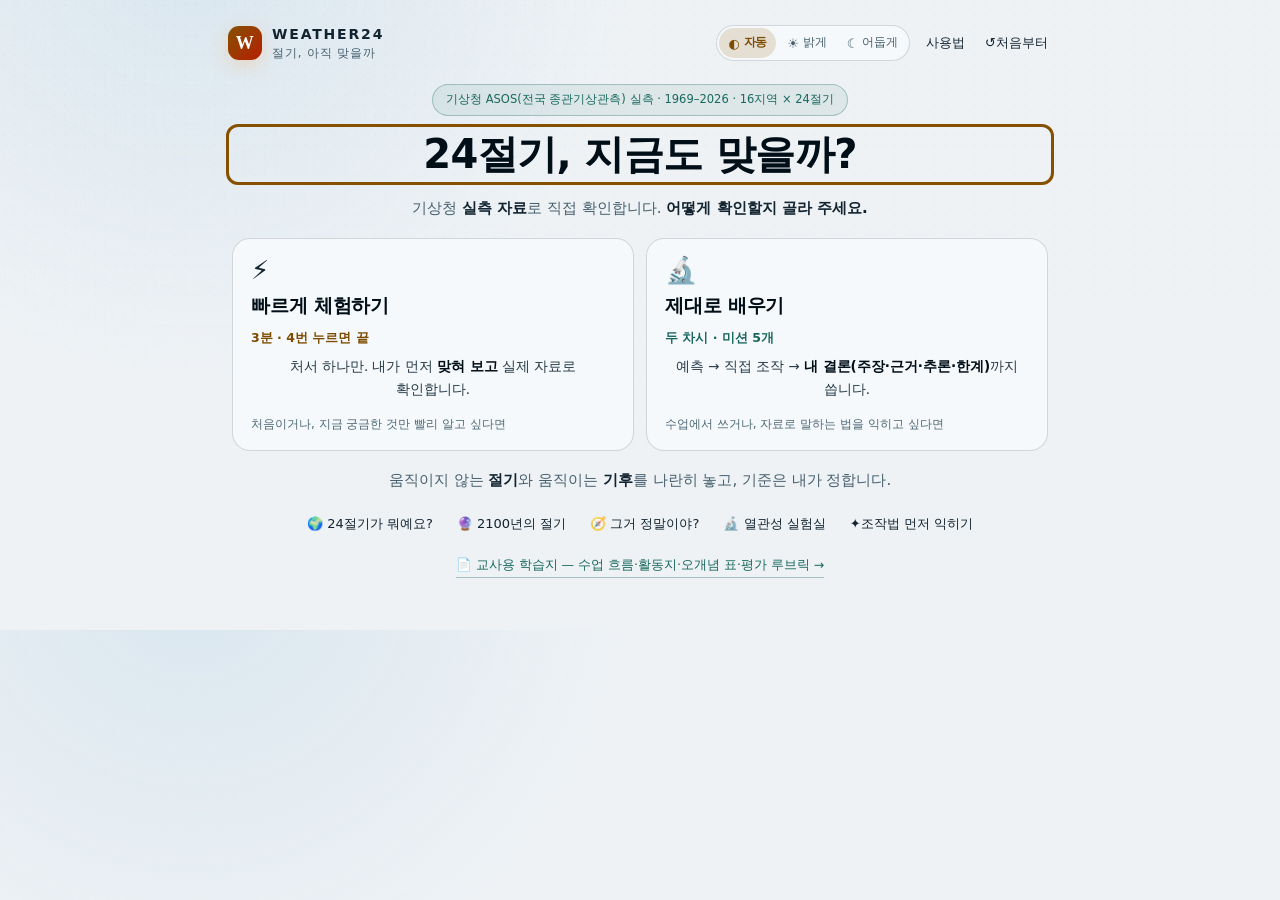
==== commit 4b6c9220: "feat: 멘토링 미반영 3건 마저 반영 — 확인소 두 문항과, 막지 않는 CERL 앞선 두 커밋은 사용자가 정리해 준 6가지를 반영했다. 멘토링 원문에는 그 목록에 없던 지적이 " ====
--- a/prototype/index.html
+++ b/prototype/index.html
@@ -20,7 +20,7 @@
   <meta property="og:image:height" content="630" />
   <script src="./theme-init.js?v=1"></script>
   <link rel="stylesheet" href="./base.css?v=8" />
-  <link rel="stylesheet" href="./verify.css?v=58" />
+  <link rel="stylesheet" href="./verify.css?v=60" />
 </head>
 <body class="verify-mode">
   <a class="skip-link" href="#stage">본문으로 건너뛰기</a>
@@ -85,9 +85,9 @@
   </dialog>
 
   <script src="./korea_geo.js?v=1"></script>
-  <script src="./solar_terms_data.js?v=12"></script>
+  <script src="./solar_terms_data.js?v=13"></script>
   <!-- 미래 기후 시나리오(기상청 「지역 기후변화 전망보고서 개정판」 2024). 없어도 앱은 그대로 돌아간다. -->
   <script src="./future_scenarios.js?v=1"></script>
-  <script src="./verify.js?v=77"></script>
+  <script src="./verify.js?v=80"></script>
 </body>
 </html>
--- a/prototype/verify.css
+++ b/prototype/verify.css
@@ -1349,3 +1349,48 @@
 @media print {
   .quick-dots, .quick-foot, .bonus-btn, .fut-card .picker { display: none !important; }
 }
+
+/* ══════════════════════════════════════════════════════════════
+   R8 — 멘토링 미반영 3건 (2026-08-13)
+   · 올해 정말 더웠을까  · 정말 대구가 제일 더울까  · CERL 건너뛰기
+   ══════════════════════════════════════════════════════════════ */
+
+/* 연도별 더위일 막대 — 57개를 다 읽는 그림이 아니라 '내 해가 어디쯤인가'만 보이면 된다 */
+.myth-bars { width: 100%; height: auto; margin-top: var(--sp-3); }
+
+/* 기준별 순위 — 네 칸의 1위가 서로 다른 것이 이 화면의 결론이다 */
+.myth-ranks { display: grid; grid-template-columns: 1fr 1fr; gap: 12px; margin: var(--sp-3) 0 0; }
+.myth-rank { padding: 13px 15px; border: 1px solid var(--line); border-radius: 15px; background: var(--panel2); }
+.mr-k { margin: 0 0 8px; font-size: 13px; font-weight: 800; color: var(--ink-max); line-height: 1.45; }
+.mr-list { margin: 0; padding: 0; list-style: none; display: grid; gap: 4px; counter-reset: mr; }
+.mr-list li { display: flex; align-items: baseline; gap: 8px; padding: 5px 9px; border-radius: 9px;
+  background: rgba(var(--line-rgb),.05); font-size: 13px; counter-increment: mr; }
+.mr-list li::before { content: counter(mr); flex: 0 0 auto; width: 16px; font-size: 11px;
+  font-weight: 800; color: var(--muted2); }
+.mr-list li b { font-weight: 700; color: var(--ink); }
+.mr-list li span { margin-left: auto; font-variant-numeric: tabular-nums; color: var(--muted); font-size: 12.5px; }
+.mr-list li.is-daegu { background: rgba(var(--coral-rgb),.14); border: 1px solid rgba(var(--coral-rgb),.34); }
+.mr-list li.is-daegu b { color: var(--coral); }
+.mr-note { margin: 8px 0 0; font-size: 11.5px; line-height: 1.6; color: var(--muted2); }
+.mr-note b { color: var(--ink2); }
+.mr-daegu { margin: 5px 0 0; font-size: 12px; color: var(--on-coral); }
+.mr-daegu b { font-weight: 800; }
+@media (max-width: 620px) { .myth-ranks { grid-template-columns: 1fr; } }
+
+/* CERL 건너뛰기 — 눈에 띄되 기본 경로처럼 보이지는 않게(접힌 상태가 기본) */
+.cerl-skip { margin-top: var(--sp-3); border: 1px dashed var(--line); border-radius: 13px; background: transparent; }
+.cerl-skip > summary { cursor: pointer; padding: 10px 13px; font-size: 12.5px; color: var(--muted); list-style: none; }
+.cerl-skip > summary::-webkit-details-marker { display: none; }
+.cerl-skip > summary::before { content: '▸ '; color: var(--muted3); }
+.cerl-skip[open] > summary::before { content: '▾ '; }
+.cerl-skip > summary:hover { color: var(--ink2); }
+.cerl-skip > summary:focus-visible { outline: 3px solid var(--sun); outline-offset: 2px; border-radius: 12px; }
+.cerl-skip p { margin: 0 13px 8px; font-size: 13px; line-height: 1.75; color: var(--ink2); }
+.cerl-skip p b { color: var(--ink-max); font-weight: 700; }
+.cerl-skip ul { margin: 0 13px 12px; padding-left: 18px; font-size: 12.5px; line-height: 1.75; color: var(--muted); }
+.cerl-skip ul b { color: var(--ink2); }
+.cerl-skip .ghost-btn { margin: 0 13px 13px; }
+
+/* 확인되지 않은 학습목표 — 배지를 발급하되 '미확인'임을 표시한다(무조건 발급 금지) */
+.skill-row .is-unmet { opacity: .55; border-style: dashed; }
+.skill-row .is-unmet small { margin-left: 5px; font-size: .82em; font-weight: 700; color: var(--on-coral); }
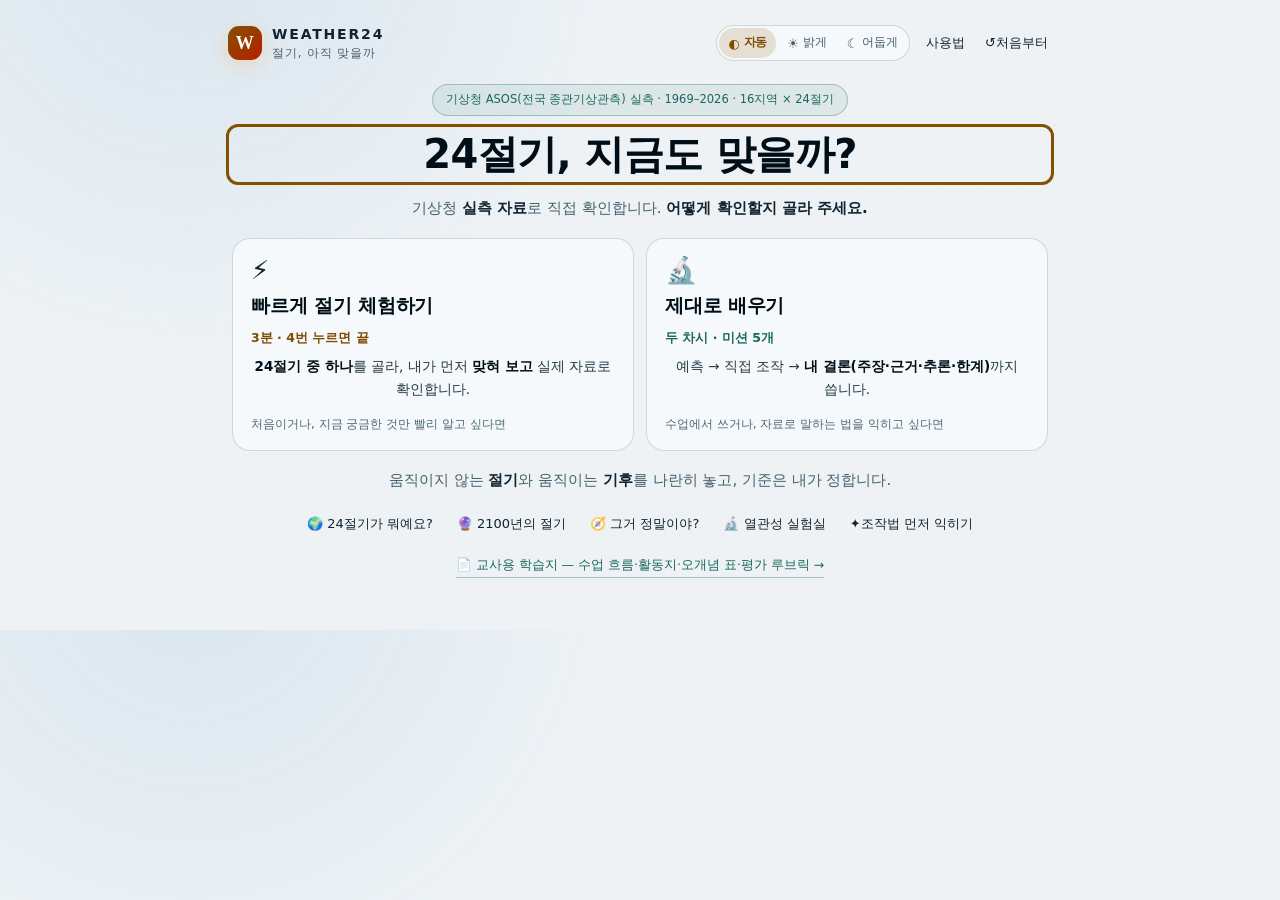
==== commit 531b8183: "feat: '빠르게 절기 체험하기' — 24절기 전부로 넓히고, 절기 → 지금/2100년 → 지역 순으로 체험 모드가 처서 하나만 다루던 것을 <b>24절기 전부</b>로 넓힌다." ====
--- a/prototype/index.html
+++ b/prototype/index.html
@@ -20,7 +20,7 @@
   <meta property="og:image:height" content="630" />
   <script src="./theme-init.js?v=1"></script>
   <link rel="stylesheet" href="./base.css?v=8" />
-  <link rel="stylesheet" href="./verify.css?v=60" />
+  <link rel="stylesheet" href="./verify.css?v=63" />
 </head>
 <body class="verify-mode">
   <a class="skip-link" href="#stage">본문으로 건너뛰기</a>
@@ -85,9 +85,9 @@
   </dialog>
 
   <script src="./korea_geo.js?v=1"></script>
-  <script src="./solar_terms_data.js?v=13"></script>
+  <script src="./solar_terms_data.js?v=14"></script>
   <!-- 미래 기후 시나리오(기상청 「지역 기후변화 전망보고서 개정판」 2024). 없어도 앱은 그대로 돌아간다. -->
   <script src="./future_scenarios.js?v=1"></script>
-  <script src="./verify.js?v=80"></script>
+  <script src="./verify.js?v=94"></script>
 </body>
 </html>
--- a/prototype/verify.css
+++ b/prototype/verify.css
@@ -1394,3 +1394,56 @@
 /* 확인되지 않은 학습목표 — 배지를 발급하되 '미확인'임을 표시한다(무조건 발급 금지) */
 .skill-row .is-unmet { opacity: .55; border-style: dashed; }
 .skill-row .is-unmet small { margin-left: 5px; font-size: .82em; font-weight: 700; color: var(--on-coral); }
+
+/* 선택 미션 — 진행바에서 필수와 구별한다(번호가 아니라 ＋) */
+.pstep.is-opt-step i { background: transparent; border: 1px dashed rgba(var(--line-rgb),.45); color: var(--muted2); }
+.pstep.is-opt-step small b { margin-left: 3px; padding: 1px 5px; border-radius: 999px;
+  background: rgba(var(--sea-rgb),.16); color: var(--on-sea); font-size: .82em; font-weight: 700; }
+
+/* 서리 미션 타임라인 */
+.frost-svg { width: 100%; height: auto; }
+
+/* 일조시간 · 이슬점 심화 서랍 */
+.sun-body p, .dew-body p { margin: 0 0 10px; font-size: 13.5px; line-height: 1.8; color: var(--ink2); }
+.sun-body b, .dew-body b { color: var(--ink-max); font-weight: 700; }
+.sun-list { margin: 0 0 10px; padding-left: 20px; display: grid; gap: 9px; }
+.sun-list li { font-size: 13.5px; line-height: 1.7; color: var(--ink2); }
+.sun-list li small { display: block; margin-top: 3px; font-size: 12.5px; line-height: 1.7; color: var(--muted); }
+.sun-list li small b { color: var(--ink2); }
+.sun-list b.v-now { color: var(--coral); font-size: 15px; }
+.sun-why, .dew-why { padding: 11px 13px; border-radius: 12px;
+  background: rgba(var(--sun-rgb),.08); border: 1px solid rgba(var(--sun-rgb),.26); }
+.dew-why { background: rgba(var(--sky-rgb),.08); border-color: rgba(var(--sky-rgb),.26); }
+.dew-body .data-table th small { display: block; font-weight: 500; color: var(--muted2); font-size: 11.5px; }
+
+/* ── 빠르게 절기 체험하기 — 24절기 선택 ────────────────────────
+   계절로 묶어 한 화면에 24개를 다 보인다. 이름 아래 뜻을 붙여야 고를 수 있다. */
+.qt-wrap { display: grid; gap: var(--sp-3); }
+.qt-season { margin: 0 0 7px; font-size: 12.5px; font-weight: 800; letter-spacing: .02em; }
+.qt-grid { display: grid; grid-template-columns: repeat(auto-fill, minmax(118px, 1fr)); gap: 8px; }
+.qt-chip { display: flex; flex-direction: column; align-items: flex-start; gap: 1px;
+  padding: 10px 11px; min-height: 66px; border: 1px solid var(--line); border-radius: 13px;
+  background: var(--panel2); color: var(--ink); text-align: left;
+  border-left: 3px solid var(--qt-accent, var(--muted3)); }
+.qt-chip b { font-size: 14.5px; font-weight: 700; }
+.qt-chip small { font-size: 11px; color: var(--muted3); }
+.qt-chip em { font-style: normal; font-size: 11.5px; line-height: 1.45; color: var(--muted); }
+.qt-chip:hover { background: rgba(var(--sun-rgb),.10); border-color: var(--sun); border-left-color: var(--qt-accent, var(--sun)); }
+.qt-chip:focus-visible { outline: 3px solid var(--sun); outline-offset: 2px; }
+@media (max-width: 480px) { .qt-grid { grid-template-columns: repeat(auto-fill, minmax(104px, 1fr)); } }
+
+/* 지금까지 고른 것 */
+.quick-crumb { margin: 0 0 var(--sp-3); font-size: 13px; color: var(--muted); }
+.quick-crumb b { color: var(--ink2); font-weight: 700; }
+.quick-crumb i { margin: 0 5px; font-style: normal; color: var(--muted3); }
+
+/* 절기별 덤 카드 */
+.qb-card { margin-top: var(--sp-3); padding: 13px 15px; border-radius: 14px;
+  background: rgba(var(--sea-rgb),.08); border: 1px solid rgba(var(--sea-rgb),.26); }
+.qb-k { margin: 0 0 5px; font-size: 12.5px; font-weight: 800; color: var(--on-sea); }
+.qb-v { margin: 0 0 5px; font-size: 15.5px; font-weight: 700; color: var(--ink); font-variant-numeric: tabular-nums; }
+.qb-v i { margin: 0 6px; font-style: normal; color: var(--muted); }
+.qb-v .v-past { color: var(--muted); }
+.qb-v .v-now { color: var(--coral); }
+.qb-s { margin: 0; font-size: 12.5px; line-height: 1.7; color: var(--muted); }
+.qb-s b { color: var(--ink2); }
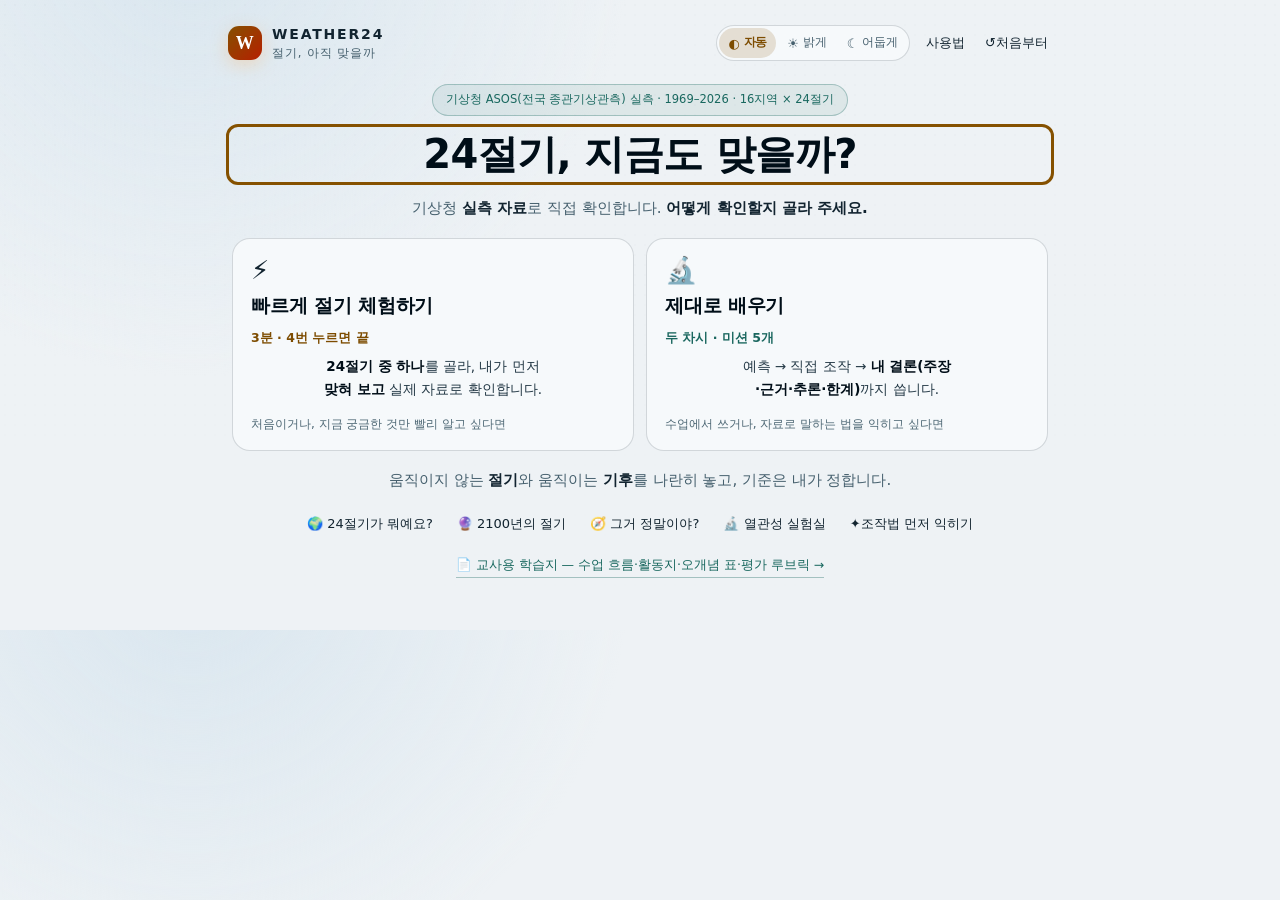
==== commit 8c20b279: "fix: 화면이 아니라 좌표로 잡은 겹침·잘림 — 빠르게 체험하기 전 구간 사용자가 신고한 <겨울 0일 — 사라짐>이 계절 막대 라벨과 겹쳐 읽히지 않았다. 눈으로 훑는 대신 SV" ====
--- a/prototype/index.html
+++ b/prototype/index.html
@@ -20,7 +20,7 @@
   <meta property="og:image:height" content="630" />
   <script src="./theme-init.js?v=1"></script>
   <link rel="stylesheet" href="./base.css?v=8" />
-  <link rel="stylesheet" href="./verify.css?v=63" />
+  <link rel="stylesheet" href="./verify.css?v=64" />
 </head>
 <body class="verify-mode">
   <a class="skip-link" href="#stage">본문으로 건너뛰기</a>
@@ -88,6 +88,6 @@
   <script src="./solar_terms_data.js?v=14"></script>
   <!-- 미래 기후 시나리오(기상청 「지역 기후변화 전망보고서 개정판」 2024). 없어도 앱은 그대로 돌아간다. -->
   <script src="./future_scenarios.js?v=1"></script>
-  <script src="./verify.js?v=94"></script>
+  <script src="./verify.js?v=97"></script>
 </body>
 </html>
--- a/prototype/verify.css
+++ b/prototype/verify.css
@@ -1447,3 +1447,37 @@
 .qb-v .v-now { color: var(--coral); }
 .qb-s { margin: 0; font-size: 12.5px; line-height: 1.7; color: var(--muted); }
 .qb-s b { color: var(--ink2); }
+
+/* ── 줄바꿈 품질 ───────────────────────────────────────────────
+   base.css가 이미 전역으로 word-break:keep-all(어절 중간 절단 금지)과
+   text-wrap:pretty(마지막 줄 고아 방지)를 켠다. 여기서 더하는 것은 <b>균형</b>이다.
+
+   pretty는 마지막 줄이 한 어절만 남는 것을 막을 뿐, 줄 길이를 고르게 하지는 않는다.
+   카드·칩·보기처럼 <b>폭이 좁고 두세 줄로 끊기는 짧은 블록</b>에서는 balance가
+   줄 길이를 맞춰 준다(브라우저가 미지원이면 조용히 pretty로 남는다).
+   긴 문단(해설·한계)에는 balance를 쓰지 않는다 — 줄 수가 많으면 브라우저가 포기하고,
+   오히려 pretty의 고아 방지가 더 낫다. */
+.qt-chip em,
+.quick-choice b, .quick-choice small,
+.quick-thr small,
+.quick-chip small,
+.mode-card .mode-d, .mode-card .mode-who, .mode-card .mode-t,
+.bonus-btn b, .bonus-btn small,
+.qb-k, .qb-s,
+.mr-k, .mr-note, .mr-daegu,
+.sun-list li small,
+.quick-cond, .quick-label,
+.quick-crumb,
+.fut-idx .ro-k, .readout .ro-k,
+.howto-list b, .howto-list p,
+.step-strip small { text-wrap: balance; }
+
+/* 질문 한 줄은 문장이 그대로 읽혀야 한다 — 두 줄이 되면 길이를 맞춘다 */
+.quick-q, .quick-sub, .po-q, .quick-h { text-wrap: balance; }
+
+/* 표 안의 머리글은 좁은 칸에서 자주 두 줄이 된다 */
+.data-table th, .kma-table th, .method-table th { text-wrap: balance; }
+
+/* 한 덩어리인 값은 쪼개지지 않게 — '8월 30일'이 '8월 /30일'로 끊기면 값이 두 개로 읽힌다.
+   판독 카드(.ro-v)는 화살표까지 한 줄에 들어가 nowrap으로 묶으면 좁은 화면에서 넘치므로 제외한다. */
+.bn-side b, .bn-delta b, .mr-list li span { white-space: nowrap; }
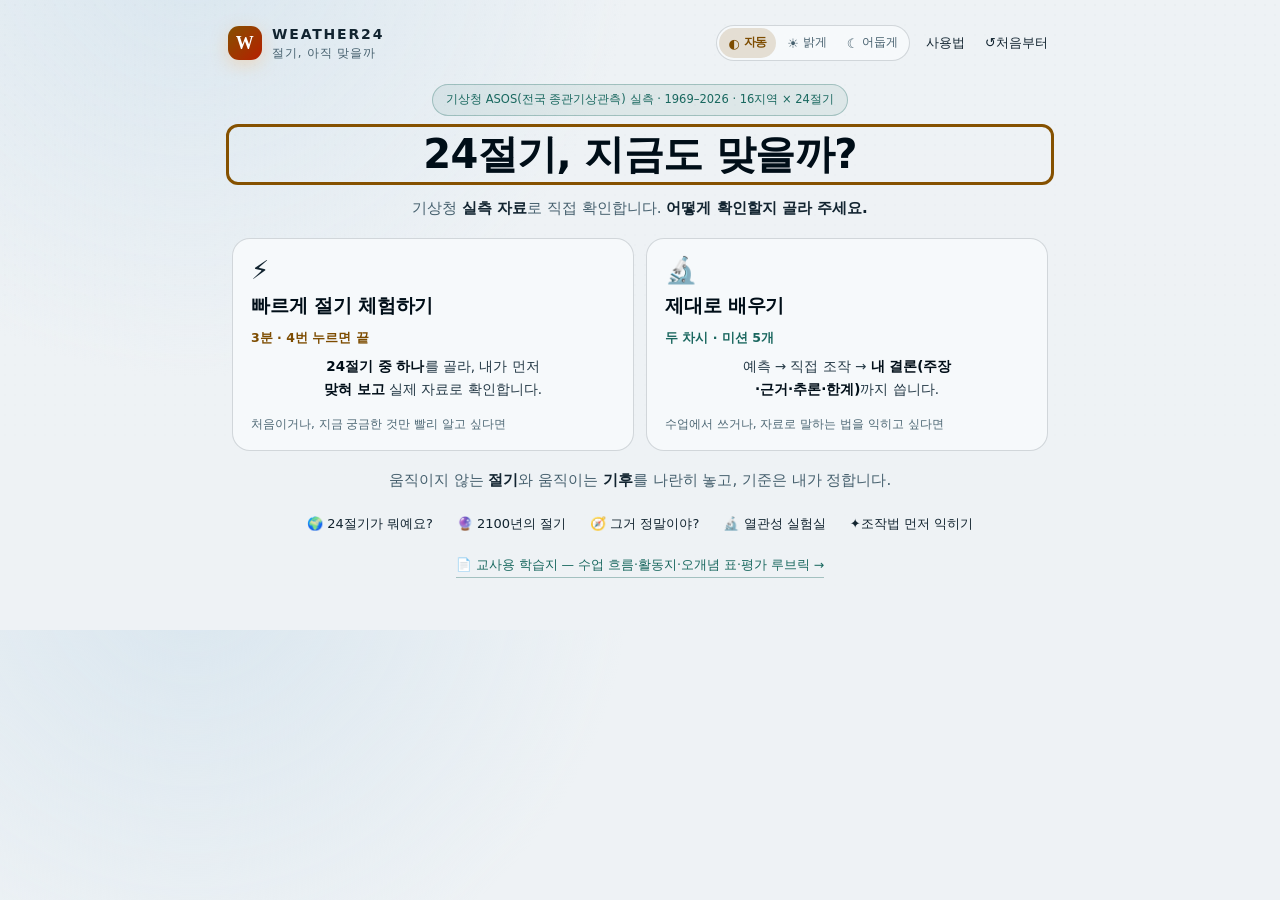
==== commit e2b8bffd: "fix: 계절 띠를 '겹치지 않게 놓기'에서 '겹칠 수 없게 짜기'로 신고받은 <겨울 0일 — 사라짐> 겹침은 직전 커밋에서 이미 고쳐졌지만, 그 수정은 '지금 이 조합에서는 안 " ====
--- a/prototype/index.html
+++ b/prototype/index.html
@@ -88,6 +88,6 @@
   <script src="./solar_terms_data.js?v=14"></script>
   <!-- 미래 기후 시나리오(기상청 「지역 기후변화 전망보고서 개정판」 2024). 없어도 앱은 그대로 돌아간다. -->
   <script src="./future_scenarios.js?v=1"></script>
-  <script src="./verify.js?v=97"></script>
+  <script src="./verify.js?v=102"></script>
 </body>
 </html>
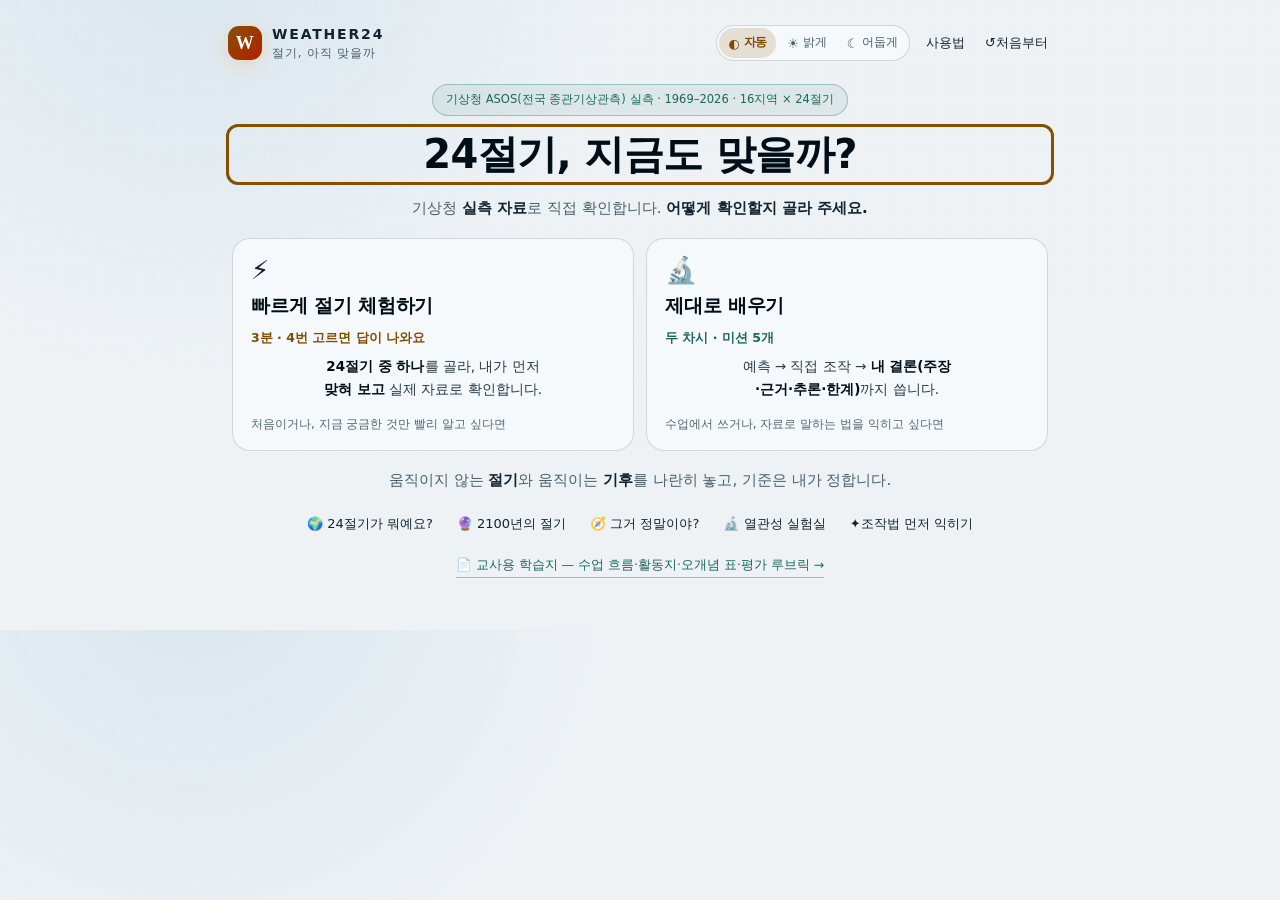
==== commit 0417b980: "fix: 빠르게 절기 체험하기 — 화면이 스스로를 반박하던 곳들 52개 에이전트로 이 흐름의 시나리오·사실관계를 전수 검토하고, 제기된 44건 중 적대적 검증을 통과한 것들을 데이" ====
--- a/prototype/index.html
+++ b/prototype/index.html
@@ -20,7 +20,7 @@
   <meta property="og:image:height" content="630" />
   <script src="./theme-init.js?v=1"></script>
   <link rel="stylesheet" href="./base.css?v=8" />
-  <link rel="stylesheet" href="./verify.css?v=64" />
+  <link rel="stylesheet" href="./verify.css?v=65" />
 </head>
 <body class="verify-mode">
   <a class="skip-link" href="#stage">본문으로 건너뛰기</a>
@@ -88,6 +88,6 @@
   <script src="./solar_terms_data.js?v=14"></script>
   <!-- 미래 기후 시나리오(기상청 「지역 기후변화 전망보고서 개정판」 2024). 없어도 앱은 그대로 돌아간다. -->
   <script src="./future_scenarios.js?v=1"></script>
-  <script src="./verify.js?v=102"></script>
+  <script src="./verify.js?v=103"></script>
 </body>
 </html>
--- a/prototype/verify.css
+++ b/prototype/verify.css
@@ -1189,6 +1189,8 @@
   color: var(--ink-max); font-weight: 800; text-wrap: balance; }
 .quick-sub { margin: 0 0 var(--sp-4); font-size: 14.5px; line-height: 1.75; color: var(--muted); }
 .quick-sub b { color: var(--ink2); font-weight: 700; }
+/* ⑦단계에서 '이 화면에서 펼쳐지는 것'과 '다른 화면으로 가는 것'을 눈으로 가른다 */
+.quick-sub-div { margin-top: 18px; padding-top: 14px; border-top: 1px solid var(--line); }
 .quick-q { margin: var(--sp-2) 0 var(--sp-4); font-size: 16px; line-height: 1.8; color: var(--ink); }
 .quick-q b { color: var(--ink-max); font-weight: 800; }
 .quick-note, .quick-cond { margin: var(--sp-3) 0 0; font-size: 13px; line-height: 1.7; color: var(--muted); }
@@ -1251,6 +1253,8 @@
 .qw-line { display: flex; gap: 12px; margin: 0; font-size: 14.5px; line-height: 1.8; color: var(--ink2); }
 .qw-line b { color: var(--ink-max); font-weight: 700; }
 .qw-line b.hot { color: var(--coral); }
+/* 384조합 중 11건은 기온이 내려갔다 — 그 숫자에 상승색을 칠하면 화면이 없는 상승을 말한다 */
+.qw-line b.cool { color: var(--on-sky); }
 .qw-n { flex: 0 0 auto; width: 26px; height: 26px; border-radius: 50%; display: grid; place-items: center;
   background: rgba(var(--sea-rgb),.16); color: var(--on-sea); font-size: 13px; font-weight: 800; }
 .quick-limit { margin: 0 0 var(--sp-4); padding: var(--sp-3); border-left: 3px solid rgba(var(--sea-rgb),.45);
@@ -1347,7 +1351,7 @@
 
 /* 인쇄에서는 체험 모드 장식과 미래 화면 조작칩을 뺀다 */
 @media print {
-  .quick-dots, .quick-foot, .bonus-btn, .fut-card .picker { display: none !important; }
+  .quick-dots, .quick-foot, .bonus-btn, .quick-sub-div, .fut-card .picker { display: none !important; }
 }
 
 /* ══════════════════════════════════════════════════════════════
